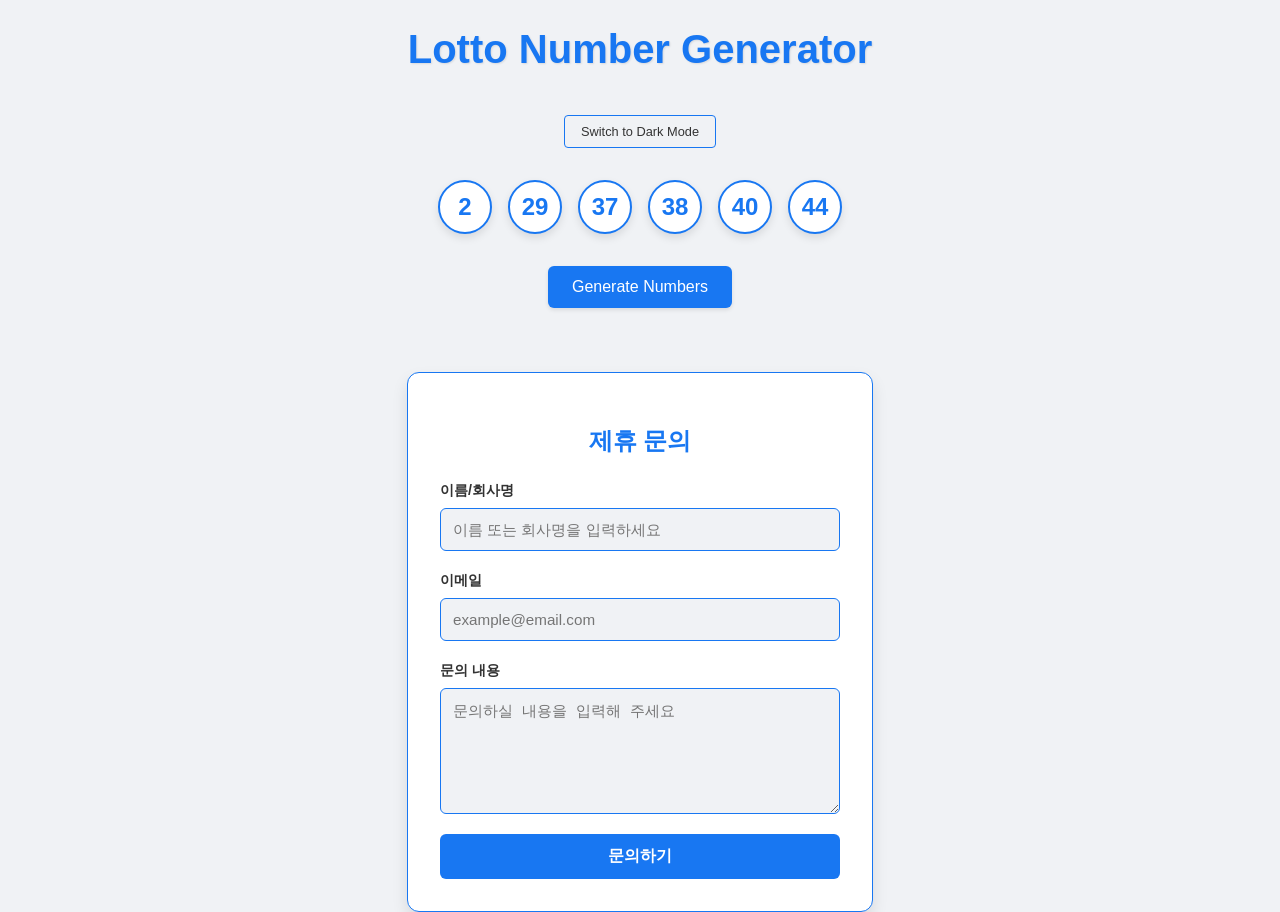
==== index.html @ 86388009 "Add partnership inquiry form with theme support" ====
<!DOCTYPE html>
<html lang="en">
<head>
    <meta charset="UTF-8">
    <meta name="viewport" content="width=device-width, initial-scale=1.0">
    <title>Lotto Number Generator</title>
    <link rel="stylesheet" href="style.css">
</head>
<body>
    <header>
        <h1>Lotto Number Generator</h1>
        <button id="theme-toggle">Switch to Dark Mode</button>
    </header>
    <main>
        <div id="lotto-container"></div>
        <button id="generate-btn">Generate Numbers</button>

        <section id="partnership-section">
            <h2>제휴 문의</h2>
            <form id="partnership-form">
                <div class="form-group">
                    <label for="name">이름/회사명</label>
                    <input type="text" id="name" name="name" required placeholder="이름 또는 회사명을 입력하세요">
                </div>
                <div class="form-group">
                    <label for="email">이메일</label>
                    <input type="email" id="email" name="email" required placeholder="example@email.com">
                </div>
                <div class="form-group">
                    <label for="message">문의 내용</label>
                    <textarea id="message" name="message" required placeholder="문의하실 내용을 입력해 주세요"></textarea>
                </div>
                <button type="submit" id="submit-btn">문의하기</button>
            </form>
        </section>
    </main>
    <script src="main.js"></script>
</body>
</html>
---- style.css ----
:root {
    --bg-color: #f0f2f5;
    --text-color: #333;
    --header-color: #1877f2;
    --card-bg: #fff;
    --card-border: #1877f2;
    --button-bg: #1877f2;
    --button-hover: #166fe5;
    --button-text: #fff;
    --shadow: rgba(0, 0, 0, 0.1);
}

[data-theme="dark"] {
    --bg-color: #18191a;
    --text-color: #e4e6eb;
    --header-color: #2d88ff;
    --card-bg: #242526;
    --card-border: #3a3b3c;
    --button-bg: #2d88ff;
    --button-hover: #1b74e4;
    --button-text: #fff;
    --shadow: rgba(0, 0, 0, 0.5);
}

body {
    font-family: 'Arial', sans-serif;
    background-color: var(--bg-color);
    color: var(--text-color);
    display: flex;
    flex-direction: column;
    align-items: center;
    justify-content: center;
    min-height: 100vh;
    margin: 0;
    transition: background-color 0.3s, color 0.3s;
}

header {
    margin-bottom: 2rem;
    display: flex;
    flex-direction: column;
    align-items: center;
}

h1 {
    font-size: 2.5rem;
    color: var(--header-color);
    text-shadow: 1px 1px 2px var(--shadow);
}

main {
    display: flex;
    flex-direction: column;
    align-items: center;
}

#lotto-container {
    display: flex;
    gap: 1rem;
    margin-bottom: 2rem;
}

.lotto-number {
    width: 50px;
    height: 50px;
    border-radius: 50%;
    background-color: var(--card-bg);
    border: 2px solid var(--card-border);
    display: flex;
    align-items: center;
    justify-content: center;
    font-size: 1.5rem;
    font-weight: bold;
    color: var(--header-color);
    box-shadow: 0 4px 8px var(--shadow);
}

#generate-btn {
    padding: 0.75rem 1.5rem;
    font-size: 1rem;
    color: var(--button-text);
    background-color: var(--button-bg);
    border: none;
    border-radius: 6px;
    cursor: pointer;
    box-shadow: 0 2px 4px var(--shadow);
    transition: background-color 0.3s, box-shadow 0.3s;
}

#generate-btn:hover {
    background-color: var(--button-hover);
    box-shadow: 0 4px 8px var(--shadow);
}

#theme-toggle {
    margin-top: 1rem;
    padding: 0.5rem 1rem;
    font-size: 0.8rem;
    background: transparent;
    border: 1px solid var(--card-border);
    color: var(--text-color);
    border-radius: 4px;
    cursor: pointer;
}

#partnership-section {
    margin-top: 4rem;
    width: 100%;
    max-width: 400px;
    padding: 2rem;
    background-color: var(--card-bg);
    border-radius: 12px;
    box-shadow: 0 8px 16px var(--shadow);
    border: 1px solid var(--card-border);
}

#partnership-section h2 {
    margin-bottom: 1.5rem;
    color: var(--header-color);
    text-align: center;
}

.form-group {
    margin-bottom: 1.25rem;
    display: flex;
    flex-direction: column;
}

.form-group label {
    font-size: 0.9rem;
    margin-bottom: 0.5rem;
    font-weight: bold;
}

.form-group input,
.form-group textarea {
    padding: 0.75rem;
    border: 1px solid var(--card-border);
    border-radius: 6px;
    background-color: var(--bg-color);
    color: var(--text-color);
    font-size: 0.95rem;
    transition: border-color 0.3s;
}

.form-group input:focus,
.form-group textarea:focus {
    outline: none;
    border-color: var(--header-color);
}

.form-group textarea {
    min-height: 100px;
    resize: vertical;
}

#submit-btn {
    width: 100%;
    padding: 0.75rem;
    background-color: var(--button-bg);
    color: var(--button-text);
    border: none;
    border-radius: 6px;
    font-size: 1rem;
    font-weight: bold;
    cursor: pointer;
    transition: background-color 0.3s, transform 0.1s;
}

#submit-btn:hover {
    background-color: var(--button-hover);
}

#submit-btn:active {
    transform: scale(0.98);
}
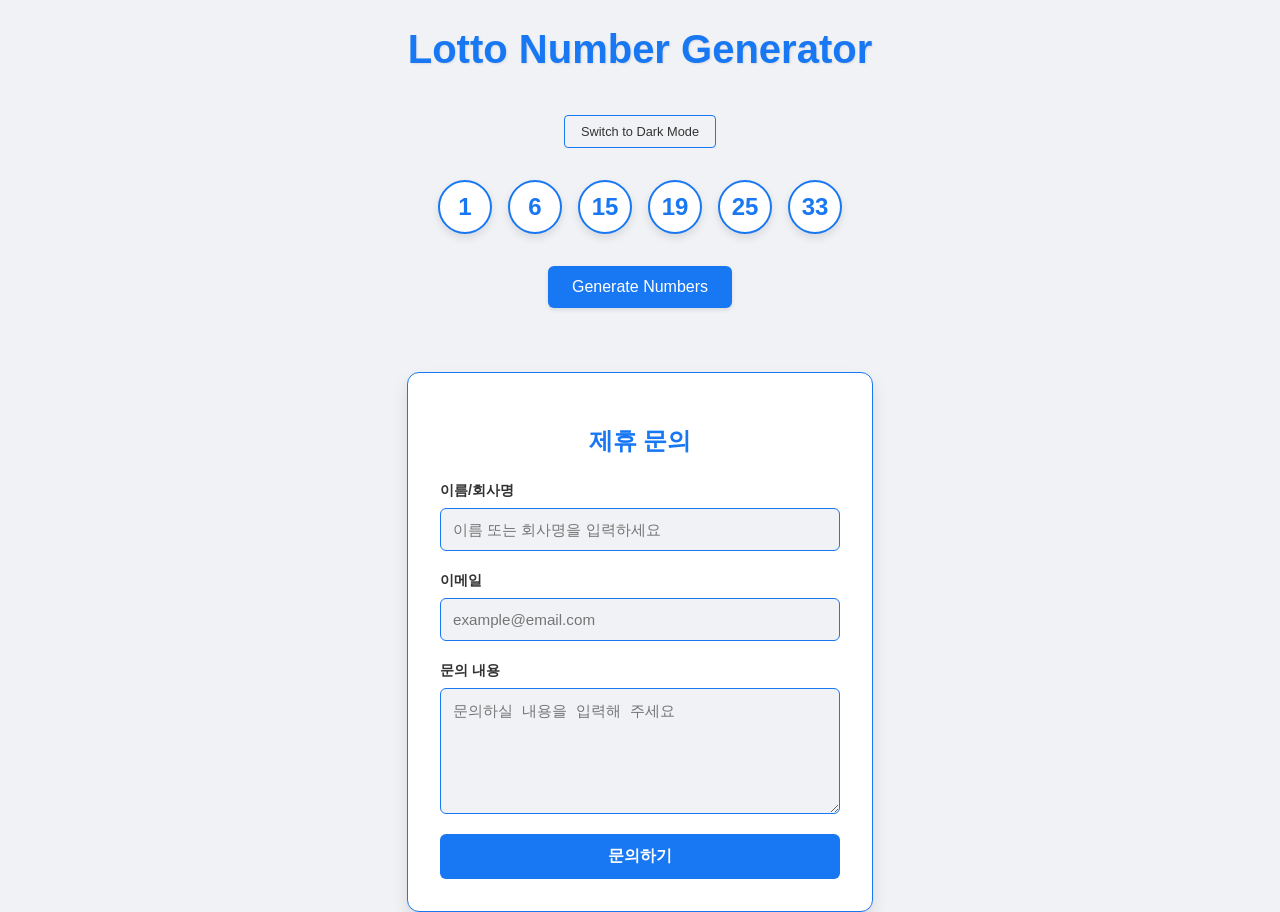
==== commit 7241c003: "Integrate Formspree for partnership inquiry form" ====
--- a/index.html
+++ b/index.html
@@ -17,7 +17,7 @@
 
         <section id="partnership-section">
             <h2>제휴 문의</h2>
-            <form id="partnership-form">
+            <form id="partnership-form" action="https://formspree.io/f/mlgwaoae" method="POST">
                 <div class="form-group">
                     <label for="name">이름/회사명</label>
                     <input type="text" id="name" name="name" required placeholder="이름 또는 회사명을 입력하세요">
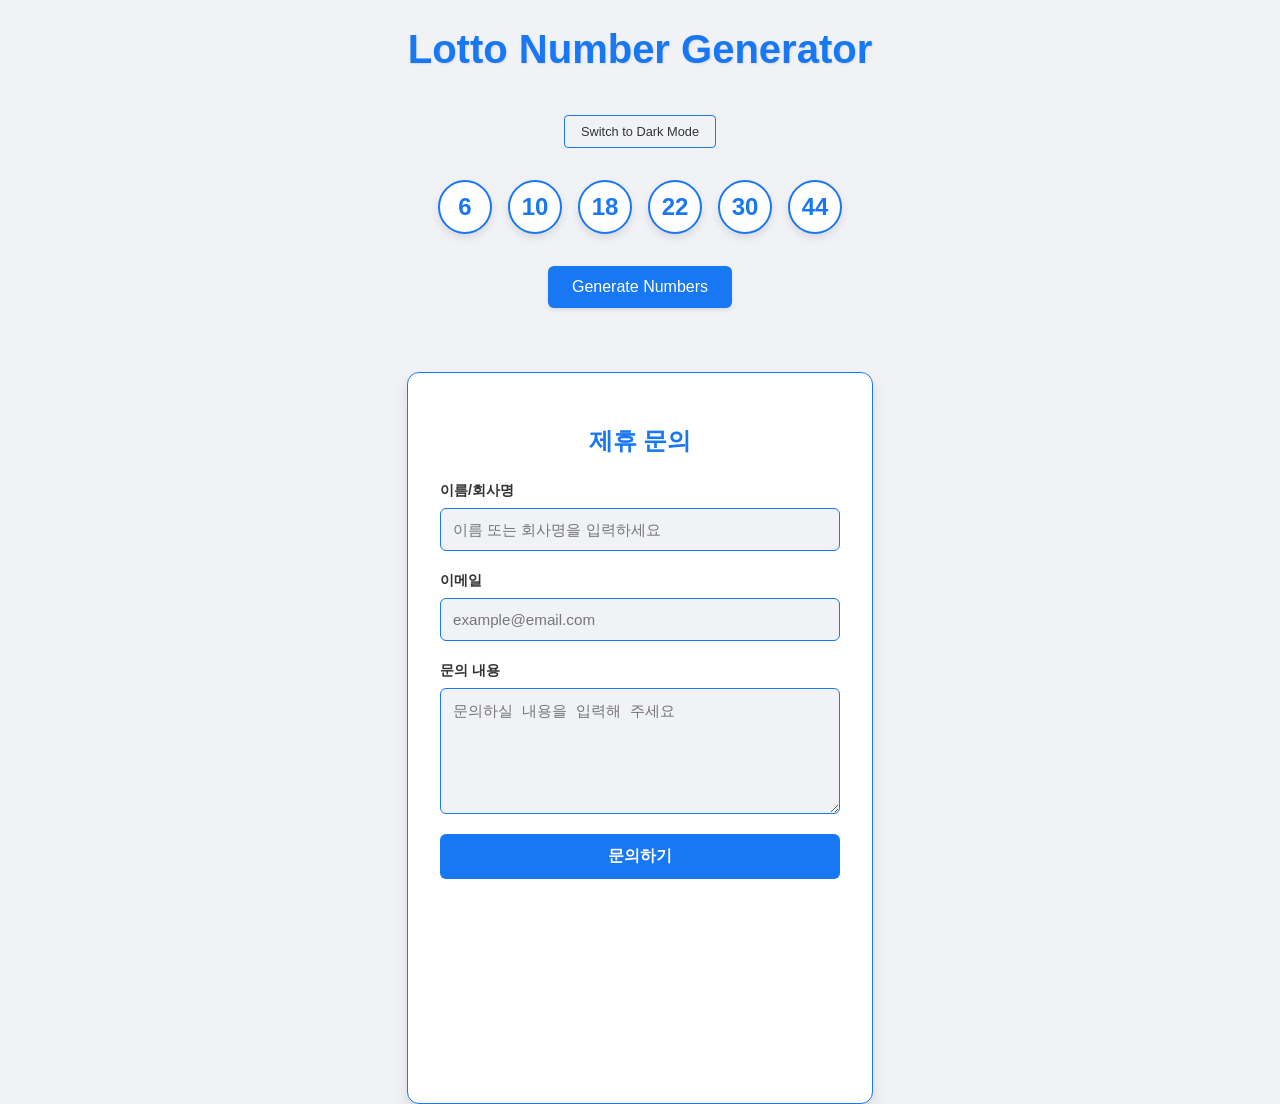
==== commit 7f191db4: "Integrate Disqus comments section" ====
--- a/index.html
+++ b/index.html
@@ -32,6 +32,26 @@
                 </div>
                 <button type="submit" id="submit-btn">문의하기</button>
             </form>
+        <section id="comments-section">
+            <div id="disqus_thread"></div>
+            <script>
+                /**
+                *  RECOMMENDED CONFIGURATION VARIABLES: EDIT AND UNCOMMENT THE SECTION BELOW TO INSERT DYNAMIC VALUES FROM YOUR PLATFORM OR CMS.
+                *  LEARN WHY DEFINING THESE VARIABLES IS IMPORTANT: https://disqus.com/admin/universalcode/#configuration-variables    */
+                /*
+                var disqus_config = function () {
+                this.page.url = PAGE_URL;  // Replace PAGE_URL with your page's canonical URL variable
+                this.page.identifier = PAGE_IDENTIFIER; // Replace PAGE_IDENTIFIER with your page's unique identifier variable
+                };
+                */
+                (function() { // DON'T EDIT BELOW THIS LINE
+                var d = document, s = d.createElement('script');
+                s.src = 'https://productbuilder-ftx7dllmxg.disqus.com/embed.js';
+                s.setAttribute('data-timestamp', +new Date());
+                (d.head || d.body).appendChild(s);
+                })();
+            </script>
+            <noscript>Please enable JavaScript to view the <a href="https://disqus.com/?ref_noscript">comments powered by Disqus.</a></noscript>
         </section>
     </main>
     <script src="main.js"></script>
--- a/style.css
+++ b/style.css
@@ -174,3 +174,11 @@
 #submit-btn:active {
     transform: scale(0.98);
 }
+
+#comments-section {
+    margin-top: 4rem;
+    width: 100%;
+    max-width: 800px;
+    padding: 2rem;
+    margin-bottom: 4rem;
+}
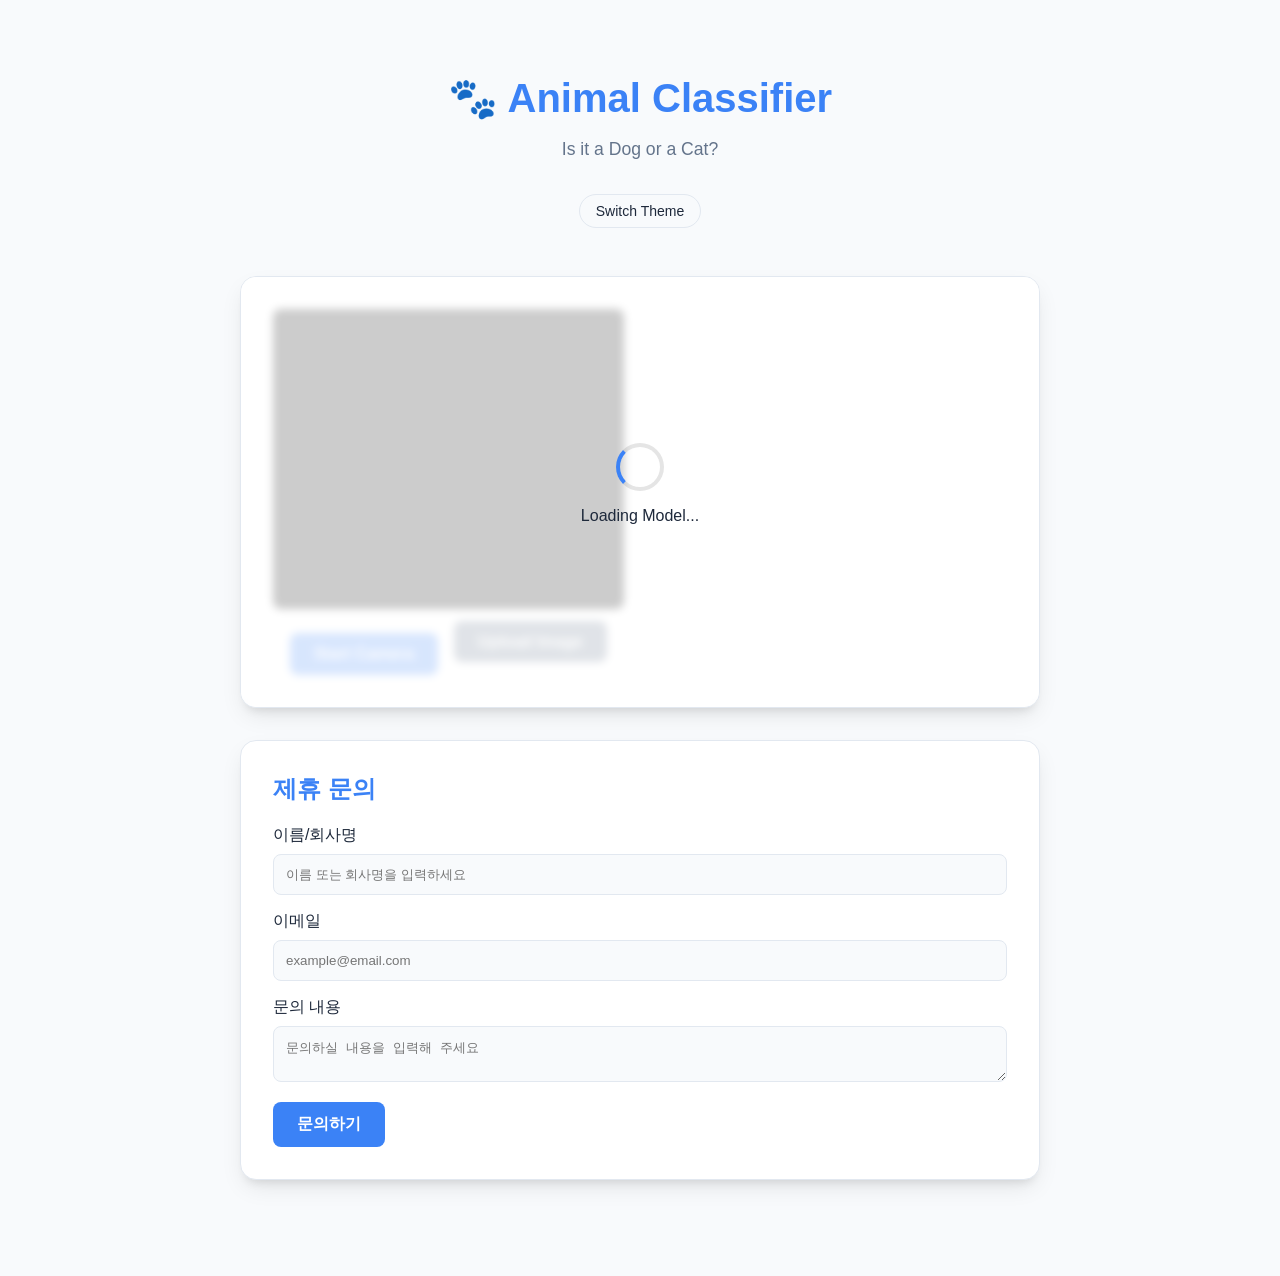
==== commit 35a62a29: "feat: implement animal classifier with teachable machine and update styling" ====
--- a/index.html
+++ b/index.html
@@ -3,19 +3,44 @@
 <head>
     <meta charset="UTF-8">
     <meta name="viewport" content="width=device-width, initial-scale=1.0">
-    <title>Lotto Number Generator</title>
+    <title>Animal Classifier - Dog vs Cat</title>
     <link rel="stylesheet" href="style.css">
+    <script src="https://cdn.jsdelivr.net/npm/@tensorflow/tfjs@latest/dist/tf.min.js"></script>
+    <script src="https://cdn.jsdelivr.net/npm/@teachablemachine/image@latest/dist/teachablemachine-image.min.js"></script>
 </head>
 <body>
     <header>
-        <h1>Lotto Number Generator</h1>
-        <button id="theme-toggle">Switch to Dark Mode</button>
+        <h1>🐾 Animal Classifier</h1>
+        <p>Is it a Dog or a Cat?</p>
+        <button id="theme-toggle">Switch Theme</button>
     </header>
+    
     <main>
-        <div id="lotto-container"></div>
-        <button id="generate-btn">Generate Numbers</button>
+        <div class="card main-card">
+            <div id="loading-overlay" class="overlay">
+                <div class="spinner"></div>
+                <p>Loading Model...</p>
+            </div>
+            
+            <div class="input-section">
+                <div id="webcam-container"></div>
+                <img id="image-preview" src="#" alt="Preview" style="display: none;">
+                
+                <div class="controls">
+                    <button id="start-webcam" class="btn primary">Start Camera</button>
+                    <div class="file-upload">
+                        <label for="image-upload" class="btn secondary">Upload Image</label>
+                        <input type="file" id="image-upload" accept="image/*" style="display: none;">
+                    </div>
+                </div>
+            </div>
 
-        <section id="partnership-section">
+            <div id="label-container" class="result-section">
+                <!-- Predictions will be injected here -->
+            </div>
+        </div>
+
+        <section id="partnership-section" class="card">
             <h2>제휴 문의</h2>
             <form id="partnership-form" action="https://formspree.io/f/mlgwaoae" method="POST">
                 <div class="form-group">
@@ -30,21 +55,14 @@
                     <label for="message">문의 내용</label>
                     <textarea id="message" name="message" required placeholder="문의하실 내용을 입력해 주세요"></textarea>
                 </div>
-                <button type="submit" id="submit-btn">문의하기</button>
+                <button type="submit" id="submit-btn" class="btn primary">문의하기</button>
             </form>
+        </section>
+
         <section id="comments-section">
             <div id="disqus_thread"></div>
             <script>
-                /**
-                *  RECOMMENDED CONFIGURATION VARIABLES: EDIT AND UNCOMMENT THE SECTION BELOW TO INSERT DYNAMIC VALUES FROM YOUR PLATFORM OR CMS.
-                *  LEARN WHY DEFINING THESE VARIABLES IS IMPORTANT: https://disqus.com/admin/universalcode/#configuration-variables    */
-                /*
-                var disqus_config = function () {
-                this.page.url = PAGE_URL;  // Replace PAGE_URL with your page's canonical URL variable
-                this.page.identifier = PAGE_IDENTIFIER; // Replace PAGE_IDENTIFIER with your page's unique identifier variable
-                };
-                */
-                (function() { // DON'T EDIT BELOW THIS LINE
+                (function() {
                 var d = document, s = d.createElement('script');
                 s.src = 'https://productbuilder-ftx7dllmxg.disqus.com/embed.js';
                 s.setAttribute('data-timestamp', +new Date());
@@ -56,4 +74,4 @@
     </main>
     <script src="main.js"></script>
 </body>
-</html>+</html>
--- a/style.css
+++ b/style.css
@@ -1,184 +1,262 @@
 :root {
-    --bg-color: #f0f2f5;
-    --text-color: #333;
-    --header-color: #1877f2;
-    --card-bg: #fff;
-    --card-border: #1877f2;
-    --button-bg: #1877f2;
-    --button-hover: #166fe5;
-    --button-text: #fff;
-    --shadow: rgba(0, 0, 0, 0.1);
+    --bg-color: #f8fafc;
+    --text-color: #1e293b;
+    --primary-color: #3b82f6;
+    --secondary-color: #64748b;
+    --card-bg: #ffffff;
+    --card-shadow: 0 10px 25px -5px rgba(0, 0, 0, 0.1), 0 8px 10px -6px rgba(0, 0, 0, 0.1);
+    --border-color: #e2e8f0;
+    --overlay-bg: rgba(255, 255, 255, 0.8);
+    --transition-speed: 0.3s;
 }
 
 [data-theme="dark"] {
-    --bg-color: #18191a;
-    --text-color: #e4e6eb;
-    --header-color: #2d88ff;
-    --card-bg: #242526;
-    --card-border: #3a3b3c;
-    --button-bg: #2d88ff;
-    --button-hover: #1b74e4;
-    --button-text: #fff;
-    --shadow: rgba(0, 0, 0, 0.5);
+    --bg-color: #0f172a;
+    --text-color: #f1f5f9;
+    --primary-color: #60a5fa;
+    --secondary-color: #94a3b8;
+    --card-bg: #1e293b;
+    --card-shadow: 0 20px 25px -5px rgba(0, 0, 0, 0.3), 0 10px 10px -5px rgba(0, 0, 0, 0.3);
+    --border-color: #334155;
+    --overlay-bg: rgba(15, 23, 42, 0.8);
 }
 
 body {
-    font-family: 'Arial', sans-serif;
+    font-family: 'Inter', -apple-system, BlinkMacSystemFont, 'Segoe UI', Roboto, sans-serif;
     background-color: var(--bg-color);
     color: var(--text-color);
-    display: flex;
-    flex-direction: column;
-    align-items: center;
-    justify-content: center;
+    margin: 0;
+    display: flex;
+    flex-direction: column;
+    align-items: center;
     min-height: 100vh;
-    margin: 0;
-    transition: background-color 0.3s, color 0.3s;
+    transition: background-color var(--transition-speed), color var(--transition-speed);
 }
 
 header {
-    margin-bottom: 2rem;
-    display: flex;
-    flex-direction: column;
-    align-items: center;
-}
-
-h1 {
+    text-align: center;
+    padding: 3rem 1rem;
+}
+
+header h1 {
     font-size: 2.5rem;
-    color: var(--header-color);
-    text-shadow: 1px 1px 2px var(--shadow);
+    margin-bottom: 0.5rem;
+    color: var(--primary-color);
+}
+
+header p {
+    color: var(--secondary-color);
+    font-size: 1.1rem;
 }
 
 main {
-    display: flex;
-    flex-direction: column;
-    align-items: center;
-}
-
-#lotto-container {
-    display: flex;
-    gap: 1rem;
-    margin-bottom: 2rem;
-}
-
-.lotto-number {
-    width: 50px;
-    height: 50px;
-    border-radius: 50%;
+    width: 100%;
+    max-width: 800px;
+    padding-inline: 1rem;
+    padding-block-end: 4rem;
+    container-type: inline-size;
+}
+
+.card {
     background-color: var(--card-bg);
-    border: 2px solid var(--card-border);
-    display: flex;
-    align-items: center;
-    justify-content: center;
-    font-size: 1.5rem;
-    font-weight: bold;
-    color: var(--header-color);
-    box-shadow: 0 4px 8px var(--shadow);
-}
-
-#generate-btn {
-    padding: 0.75rem 1.5rem;
-    font-size: 1rem;
-    color: var(--button-text);
-    background-color: var(--button-bg);
-    border: none;
-    border-radius: 6px;
-    cursor: pointer;
-    box-shadow: 0 2px 4px var(--shadow);
-    transition: background-color 0.3s, box-shadow 0.3s;
-}
-
-#generate-btn:hover {
-    background-color: var(--button-hover);
-    box-shadow: 0 4px 8px var(--shadow);
-}
-
-#theme-toggle {
-    margin-top: 1rem;
-    padding: 0.5rem 1rem;
-    font-size: 0.8rem;
-    background: transparent;
-    border: 1px solid var(--card-border);
-    color: var(--text-color);
-    border-radius: 4px;
-    cursor: pointer;
-}
-
-#partnership-section {
-    margin-top: 4rem;
+    border-radius: 1rem;
+    padding: 2rem;
+    box-shadow: var(--card-shadow);
+    border: 1px solid var(--border-color);
+    margin-block-end: 2rem;
+    position: relative;
+    overflow: hidden;
+}
+
+.main-card {
+    display: flex;
+    flex-direction: column;
+    gap: 2rem;
+}
+
+@container (min-width: 600px) {
+    .main-card {
+        flex-direction: row;
+        align-items: flex-start;
+    }
+    
+    .input-section {
+        flex: 1;
+    }
+    
+    .result-section {
+        flex: 1;
+        justify-content: center;
+        height: 100%;
+    }
+}
+
+.input-section {
+    display: flex;
+    flex-direction: column;
+    align-items: center;
+    gap: 1.5rem;
+}
+
+#webcam-container, #image-preview {
     width: 100%;
     max-width: 400px;
-    padding: 2rem;
-    background-color: var(--card-bg);
-    border-radius: 12px;
-    box-shadow: 0 8px 16px var(--shadow);
-    border: 1px solid var(--card-border);
-}
-
+    height: 300px;
+    border-radius: 0.5rem;
+    background-color: #000;
+    display: flex;
+    justify-content: center;
+    align-items: center;
+    overflow: hidden;
+    object-fit: cover;
+}
+
+#webcam-container canvas {
+    width: 100% !important;
+    height: auto !important;
+}
+
+.controls {
+    display: flex;
+    gap: 1rem;
+    flex-wrap: wrap;
+    justify-content: center;
+}
+
+.btn {
+    padding-block: 0.75rem;
+    padding-inline: 1.5rem;
+    border-radius: 0.5rem;
+    font-weight: 600;
+    cursor: pointer;
+    transition: all 0.2s;
+    border: none;
+    font-size: 1rem;
+}
+
+.btn.primary {
+    background-color: var(--primary-color);
+    color: white;
+}
+
+.btn.primary:hover {
+    filter: brightness(1.1);
+    transform: translateY(-1px);
+}
+
+.btn.secondary {
+    background-color: var(--secondary-color);
+    color: white;
+}
+
+.result-section {
+    display: flex;
+    flex-direction: column;
+    gap: 1rem;
+}
+
+.prediction-bar-container {
+    display: flex;
+    flex-direction: column;
+    gap: 0.5rem;
+}
+
+.label-text {
+    font-weight: 600;
+    display: flex;
+    justify-content: space-between;
+}
+
+.bar-outer {
+    height: 1.5rem;
+    background-color: var(--border-color);
+    border-radius: 1rem;
+    overflow: hidden;
+}
+
+.bar-inner {
+    height: 100%;
+    background-color: var(--primary-color);
+    width: 0%;
+    transition: width 0.3s ease-out;
+}
+
+.overlay {
+    position: absolute;
+    inset: 0;
+    background-color: var(--overlay-bg);
+    display: flex;
+    flex-direction: column;
+    justify-content: center;
+    align-items: center;
+    z-index: 10;
+    backdrop-filter: blur(4px);
+}
+
+.spinner {
+    width: 40px;
+    height: 40px;
+    border: 4px solid rgba(0, 0, 0, 0.1);
+    border-inline-start-color: var(--primary-color);
+    border-radius: 50%;
+    animation: spin 1s linear infinite;
+}
+
+@keyframes spin {
+    to { transform: rotate(360deg); }
+}
+
+#theme-toggle {
+    margin-block-start: 1rem;
+    background: transparent;
+    border: 1px solid var(--border-color);
+    color: var(--text-color);
+    padding-block: 0.5rem;
+    padding-inline: 1rem;
+    border-radius: 2rem;
+    cursor: pointer;
+    font-size: 0.875rem;
+}
+
+/* Form Styles */
 #partnership-section h2 {
-    margin-bottom: 1.5rem;
-    color: var(--header-color);
-    text-align: center;
+    margin-block-start: 0;
+    color: var(--primary-color);
 }
 
 .form-group {
-    margin-bottom: 1.25rem;
-    display: flex;
-    flex-direction: column;
+    margin-block-end: 1rem;
 }
 
 .form-group label {
-    font-size: 0.9rem;
-    margin-bottom: 0.5rem;
-    font-weight: bold;
-}
-
-.form-group input,
-.form-group textarea {
+    display: block;
+    margin-block-end: 0.5rem;
+    font-weight: 500;
+}
+
+.form-group:has(input:focus, textarea:focus) label {
+    color: var(--primary-color);
+}
+
+.form-group input, .form-group textarea {
+    width: 100%;
     padding: 0.75rem;
-    border: 1px solid var(--card-border);
-    border-radius: 6px;
+    border: 1px solid var(--border-color);
+    border-radius: 0.5rem;
     background-color: var(--bg-color);
     color: var(--text-color);
-    font-size: 0.95rem;
-    transition: border-color 0.3s;
-}
-
-.form-group input:focus,
-.form-group textarea:focus {
+    box-sizing: border-box;
+    transition: border-color 0.2s;
+}
+
+.form-group input:focus, .form-group textarea:focus {
     outline: none;
-    border-color: var(--header-color);
-}
-
-.form-group textarea {
-    min-height: 100px;
-    resize: vertical;
-}
-
-#submit-btn {
-    width: 100%;
-    padding: 0.75rem;
-    background-color: var(--button-bg);
-    color: var(--button-text);
-    border: none;
-    border-radius: 6px;
-    font-size: 1rem;
-    font-weight: bold;
-    cursor: pointer;
-    transition: background-color 0.3s, transform 0.1s;
-}
-
-#submit-btn:hover {
-    background-color: var(--button-hover);
-}
-
-#submit-btn:active {
-    transform: scale(0.98);
-}
-
-#comments-section {
-    margin-top: 4rem;
-    width: 100%;
-    max-width: 800px;
-    padding: 2rem;
-    margin-bottom: 4rem;
-}
+    border-color: var(--primary-color);
+}
+
+
+/* Responsive */
+@media (max-width: 600px) {
+    header h1 { font-size: 2rem; }
+    .card { padding: 1.5rem; }
+}
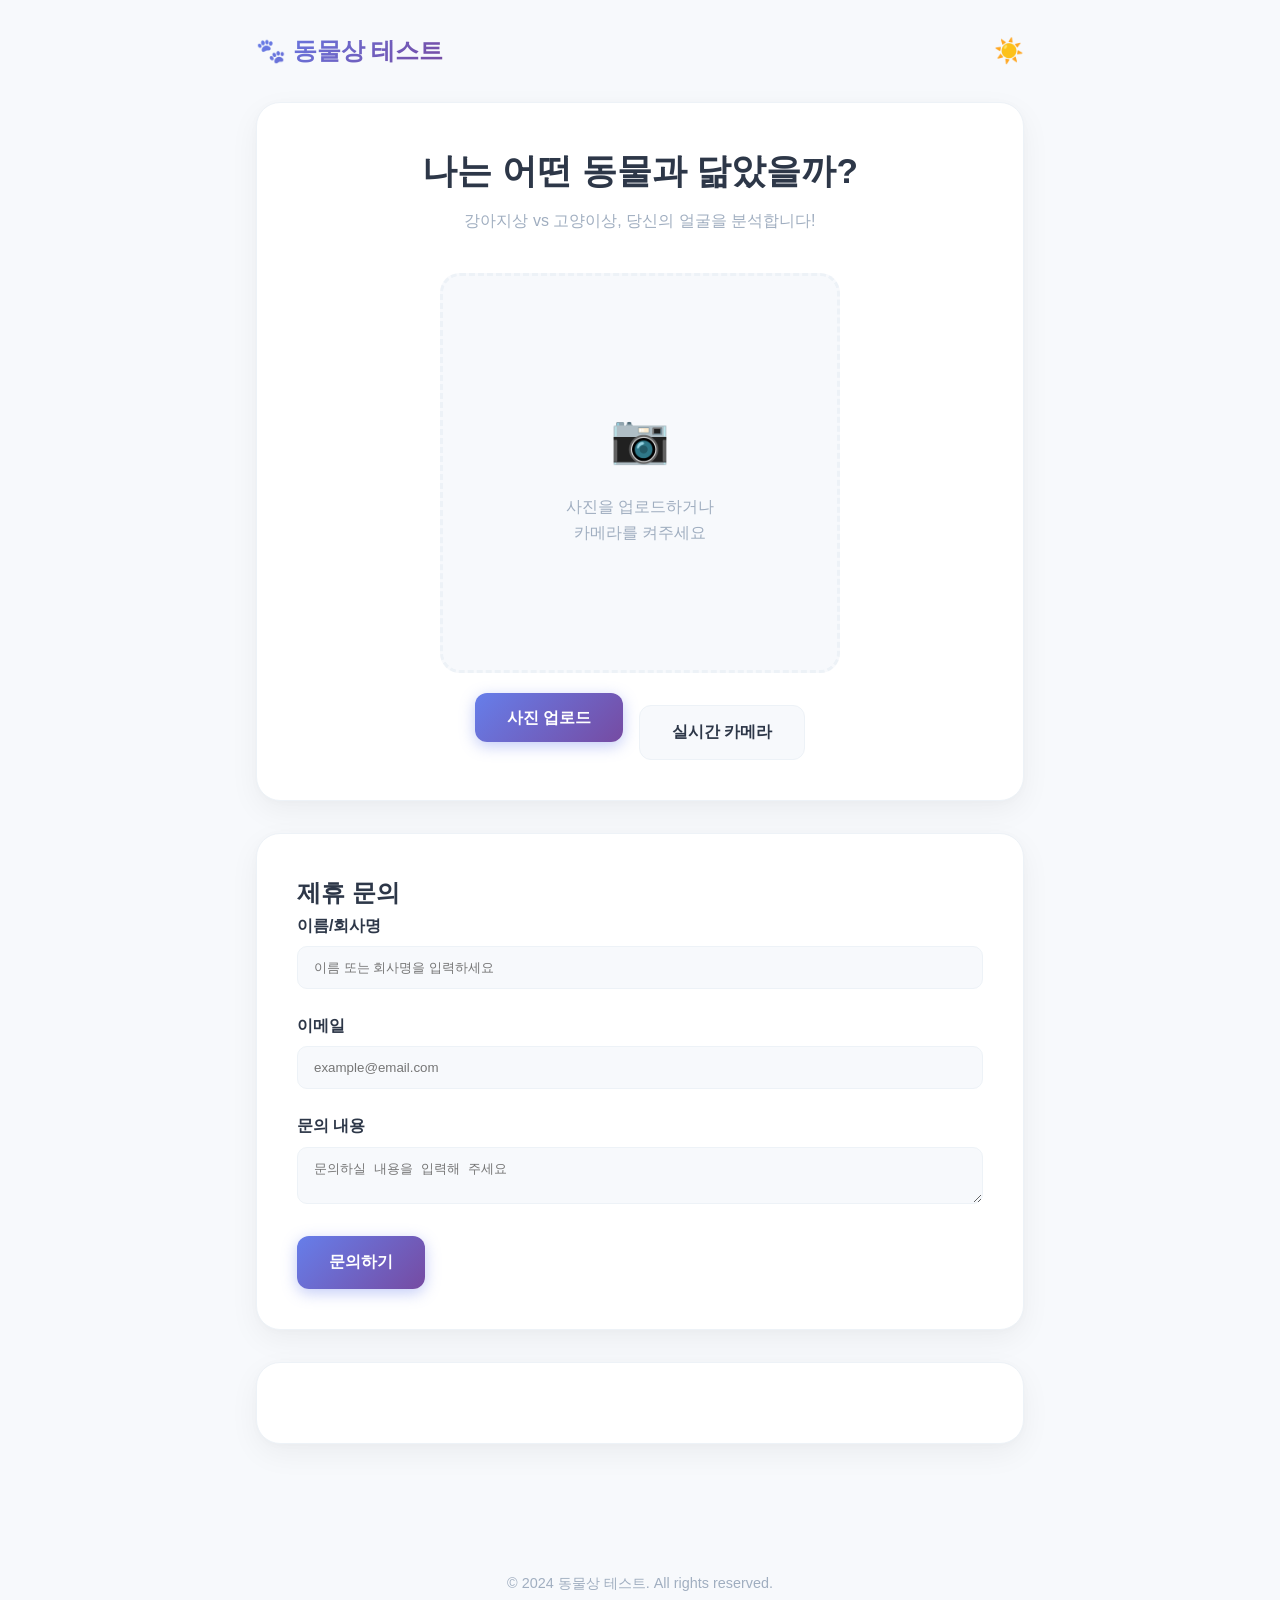
==== commit 3cff5836: "feat: implement animal face test with teachable machine and modern UI" ====
--- a/index.html
+++ b/index.html
@@ -1,44 +1,59 @@
 <!DOCTYPE html>
-<html lang="en">
+<html lang="ko">
 <head>
     <meta charset="UTF-8">
     <meta name="viewport" content="width=device-width, initial-scale=1.0">
-    <title>Animal Classifier - Dog vs Cat</title>
+    <title>동물상 테스트 - 강아지? 고양이?</title>
     <link rel="stylesheet" href="style.css">
+    <!-- Teachable Machine Libraries -->
     <script src="https://cdn.jsdelivr.net/npm/@tensorflow/tfjs@latest/dist/tf.min.js"></script>
     <script src="https://cdn.jsdelivr.net/npm/@teachablemachine/image@latest/dist/teachablemachine-image.min.js"></script>
 </head>
 <body>
     <header>
-        <h1>🐾 Animal Classifier</h1>
-        <p>Is it a Dog or a Cat?</p>
-        <button id="theme-toggle">Switch Theme</button>
+        <div class="logo">🐾 동물상 테스트</div>
+        <button id="theme-toggle" class="btn-icon">
+            <span class="icon-light">☀️</span>
+            <span class="icon-dark">🌙</span>
+        </button>
     </header>
-    
+
     <main>
-        <div class="card main-card">
-            <div id="loading-overlay" class="overlay">
+        <section id="test-section" class="card main-card">
+            <h1>나는 어떤 동물과 닮았을까?</h1>
+            <p class="subtitle">강아지상 vs 고양이상, 당신의 얼굴을 분석합니다!</p>
+            
+            <div id="loading-overlay" class="overlay" style="display: none;">
                 <div class="spinner"></div>
-                <p>Loading Model...</p>
+                <p>모델을 불러오는 중...</p>
             </div>
-            
-            <div class="input-section">
-                <div id="webcam-container"></div>
-                <img id="image-preview" src="#" alt="Preview" style="display: none;">
-                
+
+            <div class="test-container">
+                <div class="preview-area">
+                    <div id="webcam-container"></div>
+                    <img id="image-preview" src="" alt="미리보기" style="display: none;">
+                    <div id="placeholder" class="placeholder">
+                        <span class="icon">📷</span>
+                        <p>사진을 업로드하거나<br>카메라를 켜주세요</p>
+                    </div>
+                </div>
+
                 <div class="controls">
-                    <button id="start-webcam" class="btn primary">Start Camera</button>
-                    <div class="file-upload">
-                        <label for="image-upload" class="btn secondary">Upload Image</label>
+                    <div class="upload-btn-wrapper">
+                        <label for="image-upload" class="btn primary">사진 업로드</label>
                         <input type="file" id="image-upload" accept="image/*" style="display: none;">
+                    </div>
+                    <button id="start-webcam" class="btn secondary">실시간 카메라</button>
+                </div>
+
+                <div id="result-container" class="result-area" style="display: none;">
+                    <h2 id="result-title">분석 결과</h2>
+                    <div id="label-container" class="label-bars">
+                        <!-- 결과가 여기에 동적으로 생성됨 -->
                     </div>
                 </div>
             </div>
-
-            <div id="label-container" class="result-section">
-                <!-- Predictions will be injected here -->
-            </div>
-        </div>
+        </section>
 
         <section id="partnership-section" class="card">
             <h2>제휴 문의</h2>
@@ -59,19 +74,24 @@
             </form>
         </section>
 
-        <section id="comments-section">
+        <section id="comments-section" class="card">
             <div id="disqus_thread"></div>
             <script>
                 (function() {
-                var d = document, s = d.createElement('script');
-                s.src = 'https://productbuilder-ftx7dllmxg.disqus.com/embed.js';
-                s.setAttribute('data-timestamp', +new Date());
-                (d.head || d.body).appendChild(s);
+                    var d = document, s = d.createElement('script');
+                    s.src = 'https://productbuilder-ftx7dllmxg.disqus.com/embed.js';
+                    s.setAttribute('data-timestamp', +new Date());
+                    (d.head || d.body).appendChild(s);
                 })();
             </script>
             <noscript>Please enable JavaScript to view the <a href="https://disqus.com/?ref_noscript">comments powered by Disqus.</a></noscript>
         </section>
     </main>
+
+    <footer>
+        <p>&copy; 2024 동물상 테스트. All rights reserved.</p>
+    </footer>
+
     <script src="main.js"></script>
 </body>
-</html>
+</html>
--- a/style.css
+++ b/style.css
@@ -1,262 +1,278 @@
 :root {
-    --bg-color: #f8fafc;
-    --text-color: #1e293b;
-    --primary-color: #3b82f6;
-    --secondary-color: #64748b;
+    --bg-color: #f7f9fc;
+    --text-color: #2d3748;
+    --primary-color: #667eea;
+    --secondary-color: #764ba2;
+    --accent-color: #ffb400;
     --card-bg: #ffffff;
-    --card-shadow: 0 10px 25px -5px rgba(0, 0, 0, 0.1), 0 8px 10px -6px rgba(0, 0, 0, 0.1);
-    --border-color: #e2e8f0;
-    --overlay-bg: rgba(255, 255, 255, 0.8);
-    --transition-speed: 0.3s;
+    --card-shadow: 0 10px 30px rgba(0, 0, 0, 0.05), 0 1px 8px rgba(0, 0, 0, 0.02);
+    --border-color: #edf2f7;
+    --transition: all 0.3s cubic-bezier(0.4, 0, 0.2, 1);
 }
 
 [data-theme="dark"] {
-    --bg-color: #0f172a;
-    --text-color: #f1f5f9;
-    --primary-color: #60a5fa;
-    --secondary-color: #94a3b8;
-    --card-bg: #1e293b;
-    --card-shadow: 0 20px 25px -5px rgba(0, 0, 0, 0.3), 0 10px 10px -5px rgba(0, 0, 0, 0.3);
-    --border-color: #334155;
-    --overlay-bg: rgba(15, 23, 42, 0.8);
+    --bg-color: #1a202c;
+    --text-color: #edf2f7;
+    --primary-color: #90cdf4;
+    --secondary-color: #63b3ed;
+    --card-bg: #2d3748;
+    --card-shadow: 0 10px 40px rgba(0, 0, 0, 0.4);
+    --border-color: #4a5568;
+}
+
+* {
+    box-sizing: border-box;
+    margin: 0;
+    padding: 0;
 }
 
 body {
-    font-family: 'Inter', -apple-system, BlinkMacSystemFont, 'Segoe UI', Roboto, sans-serif;
+    font-family: 'Pretendard', -apple-system, BlinkMacSystemFont, 'Segoe UI', Roboto, Helvetica, Arial, sans-serif;
     background-color: var(--bg-color);
     color: var(--text-color);
-    margin: 0;
+    line-height: 1.6;
+    transition: var(--transition);
     display: flex;
     flex-direction: column;
     align-items: center;
     min-height: 100vh;
-    transition: background-color var(--transition-speed), color var(--transition-speed);
 }
 
 header {
-    text-align: center;
-    padding: 3rem 1rem;
-}
-
-header h1 {
-    font-size: 2.5rem;
-    margin-bottom: 0.5rem;
-    color: var(--primary-color);
-}
-
-header p {
-    color: var(--secondary-color);
-    font-size: 1.1rem;
+    width: 100%;
+    max-width: 800px;
+    padding: 2rem 1rem;
+    display: flex;
+    justify-content: space-between;
+    align-items: center;
+}
+
+.logo {
+    font-size: 1.5rem;
+    font-weight: 800;
+    background: linear-gradient(135deg, var(--primary-color), var(--secondary-color));
+    -webkit-background-clip: text;
+    -webkit-text-fill-color: transparent;
 }
 
 main {
     width: 100%;
     max-width: 800px;
-    padding-inline: 1rem;
-    padding-block-end: 4rem;
-    container-type: inline-size;
+    padding: 0 1rem 4rem;
 }
 
 .card {
     background-color: var(--card-bg);
-    border-radius: 1rem;
-    padding: 2rem;
+    border-radius: 24px;
+    padding: 2.5rem;
     box-shadow: var(--card-shadow);
+    margin-bottom: 2rem;
     border: 1px solid var(--border-color);
-    margin-block-end: 2rem;
+    transition: var(--transition);
+}
+
+.main-card {
+    text-align: center;
     position: relative;
     overflow: hidden;
 }
 
-.main-card {
+h1 {
+    font-size: 2.2rem;
+    margin-bottom: 0.5rem;
+    font-weight: 800;
+}
+
+.subtitle {
+    color: #a0aec0;
+    margin-bottom: 2.5rem;
+}
+
+/* Test Area */
+.test-container {
     display: flex;
     flex-direction: column;
+    align-items: center;
     gap: 2rem;
 }
 
-@container (min-width: 600px) {
-    .main-card {
-        flex-direction: row;
-        align-items: flex-start;
-    }
-    
-    .input-section {
-        flex: 1;
-    }
-    
-    .result-section {
-        flex: 1;
-        justify-content: center;
-        height: 100%;
-    }
-}
-
-.input-section {
-    display: flex;
-    flex-direction: column;
-    align-items: center;
-    gap: 1.5rem;
-}
-
-#webcam-container, #image-preview {
+.preview-area {
     width: 100%;
     max-width: 400px;
-    height: 300px;
-    border-radius: 0.5rem;
-    background-color: #000;
-    display: flex;
+    aspect-ratio: 1/1;
+    background-color: var(--bg-color);
+    border-radius: 20px;
+    overflow: hidden;
+    position: relative;
+    display: flex;
+    align-items: center;
     justify-content: center;
-    align-items: center;
+    border: 3px dashed var(--border-color);
+}
+
+.preview-area img, 
+.preview-area canvas {
+    width: 100%;
+    height: 100%;
+    object-fit: cover;
+}
+
+.placeholder {
+    text-align: center;
+    color: #a0aec0;
+}
+
+.placeholder .icon {
+    font-size: 3rem;
+    margin-bottom: 1rem;
+    display: block;
+}
+
+/* Controls */
+.controls {
+    display: flex;
+    gap: 1rem;
+    width: 100%;
+    justify-content: center;
+}
+
+.btn {
+    padding: 1rem 2rem;
+    border-radius: 12px;
+    font-size: 1rem;
+    font-weight: 700;
+    cursor: pointer;
+    transition: var(--transition);
+    border: none;
+    text-align: center;
+}
+
+.btn.primary {
+    background: linear-gradient(135deg, var(--primary-color), var(--secondary-color));
+    color: white;
+    box-shadow: 0 4px 15px rgba(102, 126, 234, 0.4);
+}
+
+.btn.secondary {
+    background-color: var(--bg-color);
+    color: var(--text-color);
+    border: 1px solid var(--border-color);
+}
+
+.btn:hover {
+    transform: translateY(-2px);
+    box-shadow: 0 6px 20px rgba(0, 0, 0, 0.1);
+}
+
+.btn-icon {
+    background: none;
+    border: none;
+    font-size: 1.5rem;
+    cursor: pointer;
+}
+
+[data-theme="dark"] .icon-light { display: none; }
+[data-theme="light"] .icon-dark { display: none; }
+
+/* Results */
+.result-area {
+    width: 100%;
+    margin-top: 1rem;
+    padding-top: 2rem;
+    border-top: 1px solid var(--border-color);
+}
+
+.result-area h2 {
+    font-size: 1.5rem;
+    margin-bottom: 1.5rem;
+    color: var(--primary-color);
+}
+
+.bar-wrapper {
+    margin-bottom: 1.5rem;
+}
+
+.bar-label {
+    display: flex;
+    justify-content: space-between;
+    margin-bottom: 0.5rem;
+    font-weight: 600;
+}
+
+.progress-bar {
+    width: 100%;
+    height: 12px;
+    background-color: var(--border-color);
+    border-radius: 6px;
     overflow: hidden;
-    object-fit: cover;
-}
-
-#webcam-container canvas {
-    width: 100% !important;
-    height: auto !important;
-}
-
-.controls {
-    display: flex;
-    gap: 1rem;
-    flex-wrap: wrap;
-    justify-content: center;
-}
-
-.btn {
-    padding-block: 0.75rem;
-    padding-inline: 1.5rem;
-    border-radius: 0.5rem;
-    font-weight: 600;
-    cursor: pointer;
-    transition: all 0.2s;
-    border: none;
-    font-size: 1rem;
-}
-
-.btn.primary {
-    background-color: var(--primary-color);
-    color: white;
-}
-
-.btn.primary:hover {
-    filter: brightness(1.1);
-    transform: translateY(-1px);
-}
-
-.btn.secondary {
-    background-color: var(--secondary-color);
-    color: white;
-}
-
-.result-section {
-    display: flex;
-    flex-direction: column;
-    gap: 1rem;
-}
-
-.prediction-bar-container {
-    display: flex;
-    flex-direction: column;
-    gap: 0.5rem;
-}
-
-.label-text {
-    font-weight: 600;
-    display: flex;
-    justify-content: space-between;
-}
-
-.bar-outer {
-    height: 1.5rem;
-    background-color: var(--border-color);
-    border-radius: 1rem;
-    overflow: hidden;
-}
-
-.bar-inner {
+}
+
+.progress {
     height: 100%;
-    background-color: var(--primary-color);
-    width: 0%;
-    transition: width 0.3s ease-out;
-}
-
+    background: linear-gradient(90deg, var(--primary-color), var(--secondary-color));
+    border-radius: 6px;
+    transition: width 0.5s ease-out;
+}
+
+/* Overlay & Spinner */
 .overlay {
     position: absolute;
-    inset: 0;
-    background-color: var(--overlay-bg);
+    top: 0; left: 0; right: 0; bottom: 0;
+    background-color: rgba(0, 0, 0, 0.7);
+    color: white;
     display: flex;
     flex-direction: column;
+    align-items: center;
     justify-content: center;
-    align-items: center;
     z-index: 10;
-    backdrop-filter: blur(4px);
 }
 
 .spinner {
     width: 40px;
     height: 40px;
-    border: 4px solid rgba(0, 0, 0, 0.1);
-    border-inline-start-color: var(--primary-color);
+    border: 4px solid rgba(255, 255, 255, 0.3);
     border-radius: 50%;
+    border-top-color: white;
     animation: spin 1s linear infinite;
+    margin-bottom: 1rem;
 }
 
 @keyframes spin {
     to { transform: rotate(360deg); }
 }
 
-#theme-toggle {
-    margin-block-start: 1rem;
-    background: transparent;
-    border: 1px solid var(--border-color);
-    color: var(--text-color);
-    padding-block: 0.5rem;
-    padding-inline: 1rem;
-    border-radius: 2rem;
-    cursor: pointer;
-    font-size: 0.875rem;
-}
-
-/* Form Styles */
-#partnership-section h2 {
-    margin-block-start: 0;
-    color: var(--primary-color);
-}
-
+/* Partnership Form */
 .form-group {
-    margin-block-end: 1rem;
+    margin-bottom: 1.5rem;
 }
 
 .form-group label {
     display: block;
-    margin-block-end: 0.5rem;
-    font-weight: 500;
-}
-
-.form-group:has(input:focus, textarea:focus) label {
-    color: var(--primary-color);
-}
-
-.form-group input, .form-group textarea {
-    width: 100%;
-    padding: 0.75rem;
+    margin-bottom: 0.5rem;
+    font-weight: 600;
+}
+
+.form-group input, 
+.form-group textarea {
+    width: 100%;
+    padding: 0.8rem 1rem;
+    border-radius: 10px;
     border: 1px solid var(--border-color);
-    border-radius: 0.5rem;
     background-color: var(--bg-color);
     color: var(--text-color);
-    box-sizing: border-box;
-    transition: border-color 0.2s;
-}
-
-.form-group input:focus, .form-group textarea:focus {
-    outline: none;
-    border-color: var(--primary-color);
-}
-
-
-/* Responsive */
+}
+
+footer {
+    padding: 2rem;
+    color: #a0aec0;
+    font-size: 0.9rem;
+}
+
 @media (max-width: 600px) {
-    header h1 { font-size: 2rem; }
-    .card { padding: 1.5rem; }
-}
+    .controls {
+        flex-direction: column;
+    }
+    .btn {
+        width: 100%;
+    }
+}
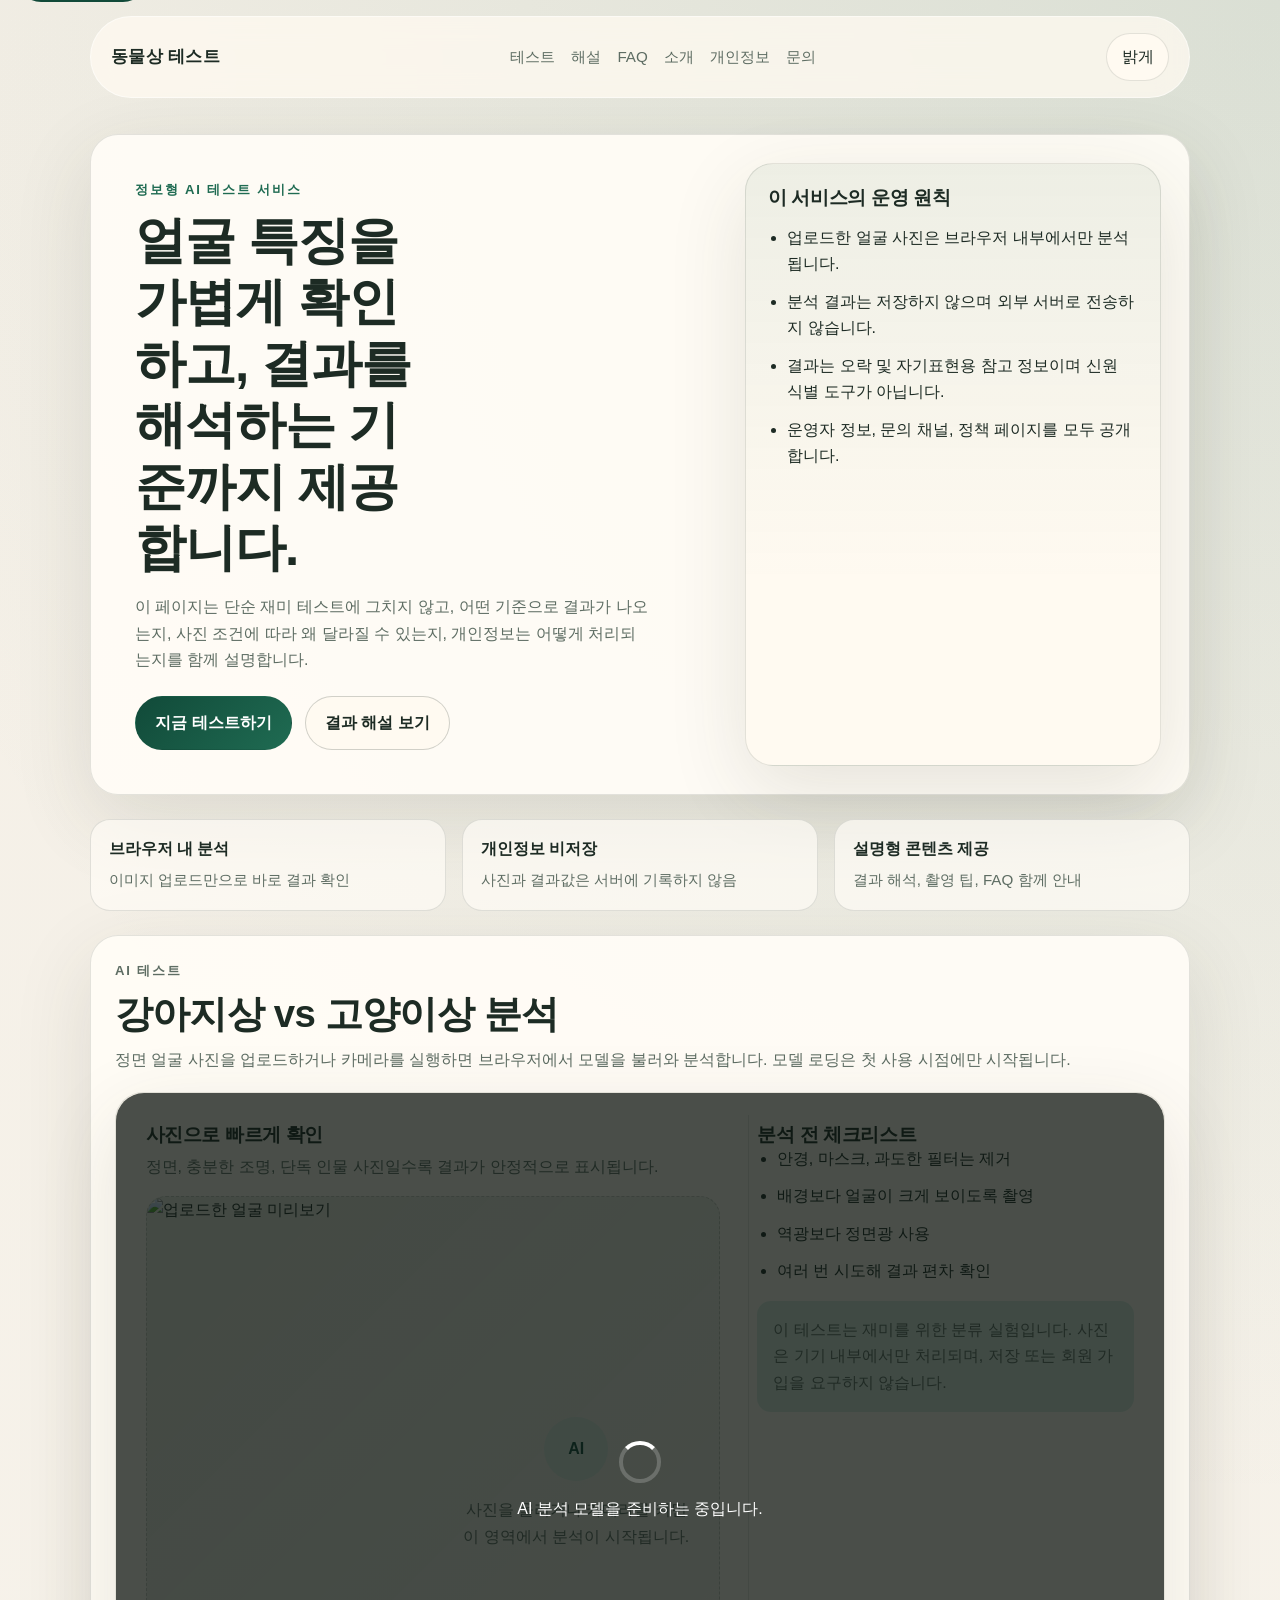
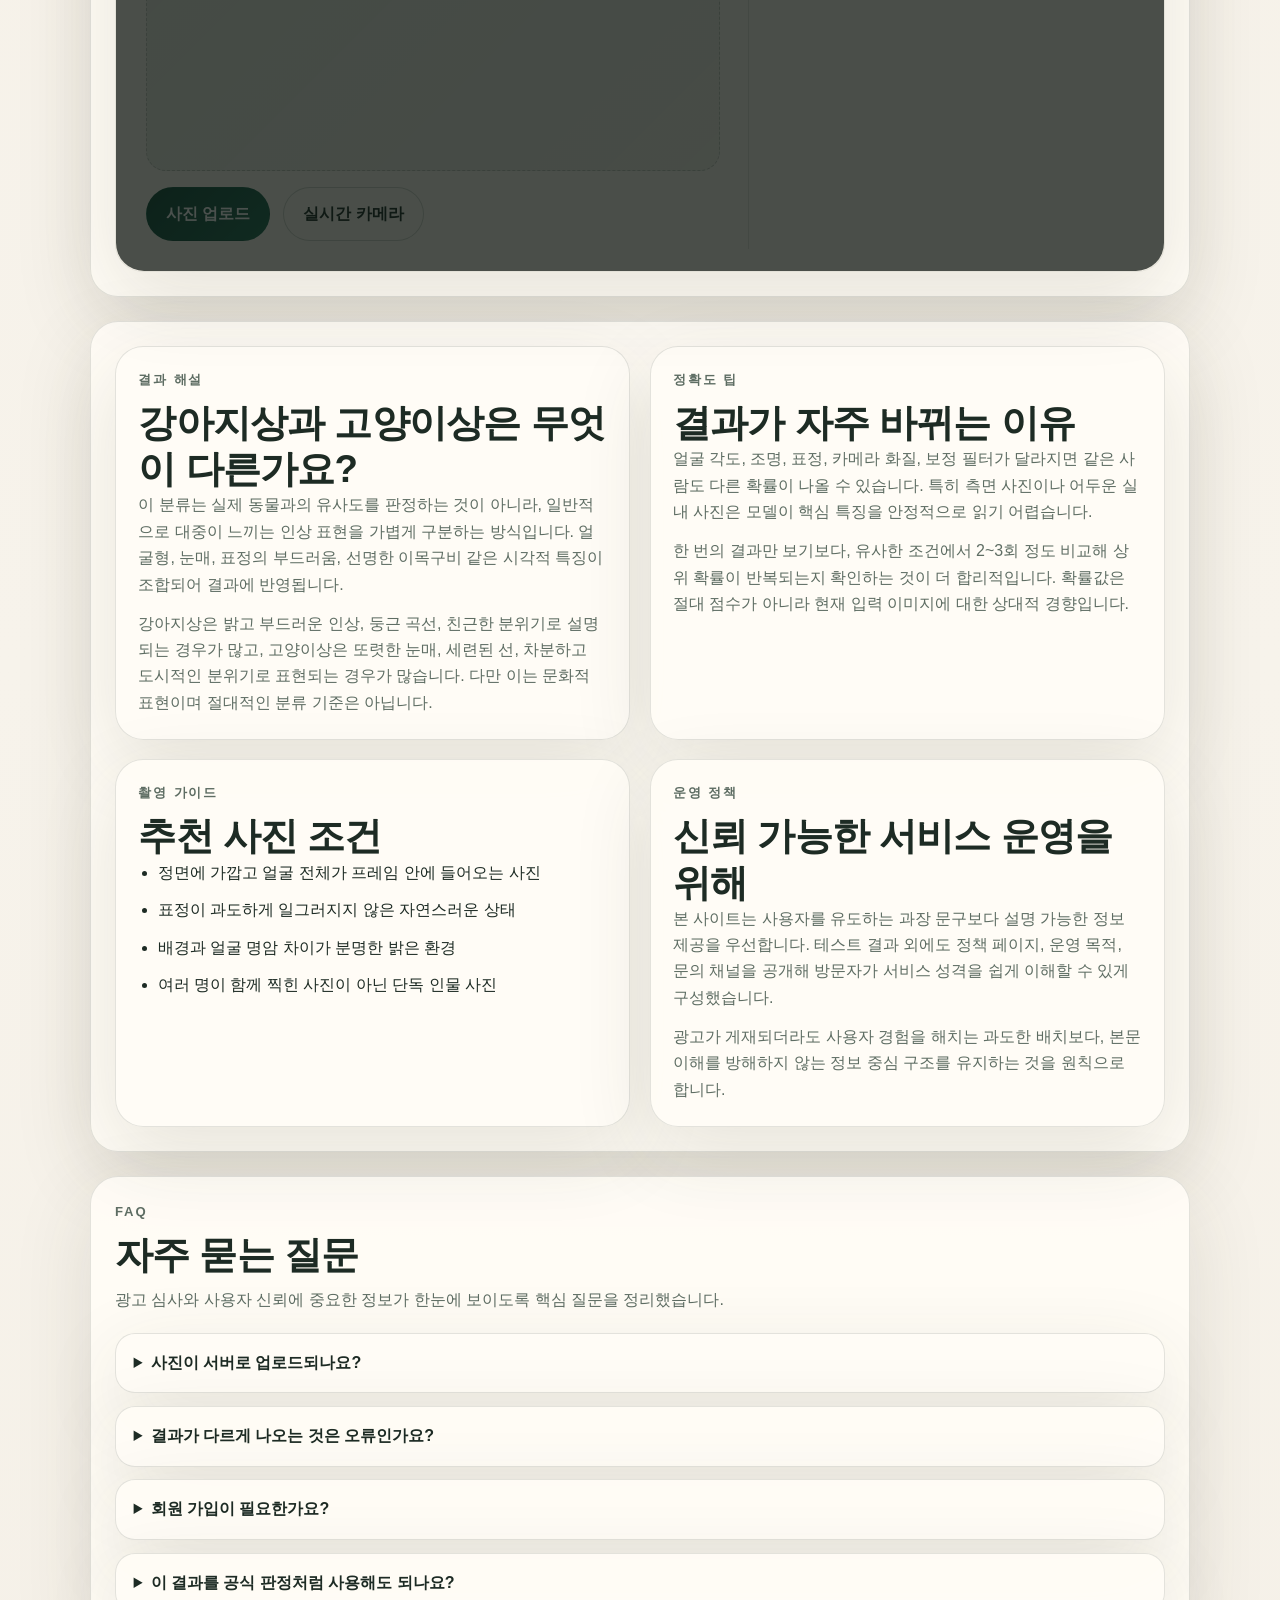
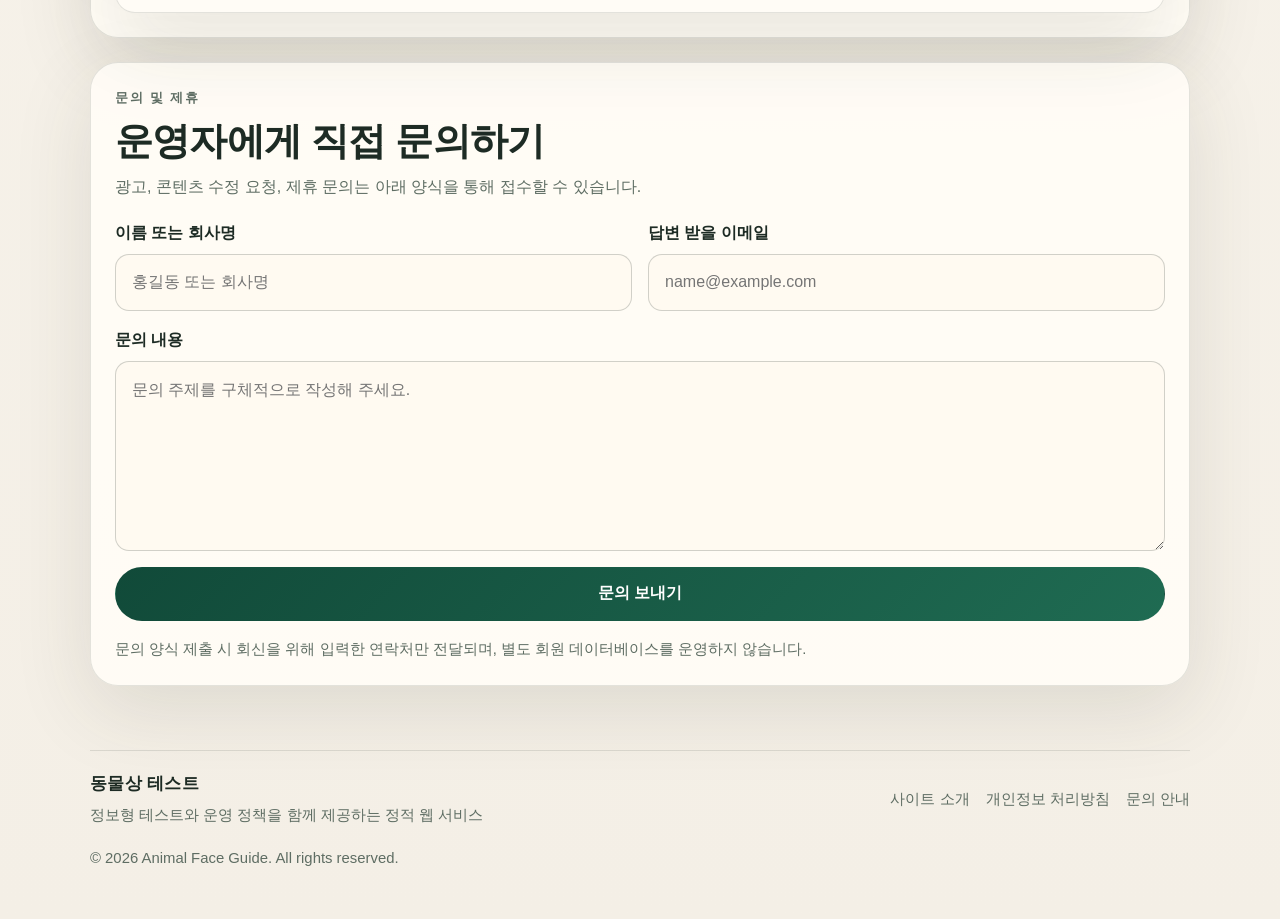
==== commit bc17e521: "Improve site quality for AdSense review" ====
--- a/index.html
+++ b/index.html
@@ -3,95 +3,266 @@
 <head>
     <meta charset="UTF-8">
     <meta name="viewport" content="width=device-width, initial-scale=1.0">
-    <title>동물상 테스트 - 강아지? 고양이?</title>
+    <meta name="description" content="동물상 테스트는 브라우저 내 AI 분석으로 강아지상과 고양이상 경향을 안내하고, 결과 해석 기준과 사진 촬영 팁까지 함께 제공하는 정보형 서비스입니다.">
+    <meta name="theme-color" content="#f4efe6">
+    <title>동물상 테스트 | 강아지상·고양이상 분석 가이드</title>
     <link rel="stylesheet" href="style.css">
-    <!-- Teachable Machine Libraries -->
     <script src="https://cdn.jsdelivr.net/npm/@tensorflow/tfjs@latest/dist/tf.min.js"></script>
     <script src="https://cdn.jsdelivr.net/npm/@teachablemachine/image@latest/dist/teachablemachine-image.min.js"></script>
+    <script async src="https://pagead2.googlesyndication.com/pagead/js/adsbygoogle.js?client=ca-pub-5434416830786238" crossorigin="anonymous"></script>
+    <script defer src="main.js"></script>
 </head>
 <body>
-    <header>
-        <div class="logo">🐾 동물상 테스트</div>
-        <button id="theme-toggle" class="btn-icon">
-            <span class="icon-light">☀️</span>
-            <span class="icon-dark">🌙</span>
-        </button>
+    <a class="skip-link" href="#main-content">본문 바로가기</a>
+
+    <header class="site-header">
+        <div class="nav-shell">
+            <a class="brand" href="index.html">동물상 테스트</a>
+            <nav class="site-nav" aria-label="주요 메뉴">
+                <a href="#test-section">테스트</a>
+                <a href="#guide-section">해설</a>
+                <a href="#faq-section">FAQ</a>
+                <a href="about.html">소개</a>
+                <a href="privacy.html">개인정보</a>
+                <a href="contact.html">문의</a>
+            </nav>
+            <button id="theme-toggle" class="theme-toggle" type="button" aria-label="색상 테마 전환">
+                <span class="icon-light">밝게</span>
+                <span class="icon-dark">어둡게</span>
+            </button>
+        </div>
     </header>
 
-    <main>
-        <section id="test-section" class="card main-card">
-            <h1>나는 어떤 동물과 닮았을까?</h1>
-            <p class="subtitle">강아지상 vs 고양이상, 당신의 얼굴을 분석합니다!</p>
-            
-            <div id="loading-overlay" class="overlay" style="display: none;">
-                <div class="spinner"></div>
-                <p>모델을 불러오는 중...</p>
-            </div>
-
-            <div class="test-container">
-                <div class="preview-area">
-                    <div id="webcam-container"></div>
-                    <img id="image-preview" src="" alt="미리보기" style="display: none;">
-                    <div id="placeholder" class="placeholder">
-                        <span class="icon">📷</span>
-                        <p>사진을 업로드하거나<br>카메라를 켜주세요</p>
-                    </div>
-                </div>
-
-                <div class="controls">
-                    <div class="upload-btn-wrapper">
-                        <label for="image-upload" class="btn primary">사진 업로드</label>
-                        <input type="file" id="image-upload" accept="image/*" style="display: none;">
-                    </div>
-                    <button id="start-webcam" class="btn secondary">실시간 카메라</button>
-                </div>
-
-                <div id="result-container" class="result-area" style="display: none;">
-                    <h2 id="result-title">분석 결과</h2>
-                    <div id="label-container" class="label-bars">
-                        <!-- 결과가 여기에 동적으로 생성됨 -->
-                    </div>
-                </div>
-            </div>
-        </section>
-
-        <section id="partnership-section" class="card">
-            <h2>제휴 문의</h2>
-            <form id="partnership-form" action="https://formspree.io/f/mlgwaoae" method="POST">
-                <div class="form-group">
-                    <label for="name">이름/회사명</label>
-                    <input type="text" id="name" name="name" required placeholder="이름 또는 회사명을 입력하세요">
-                </div>
-                <div class="form-group">
-                    <label for="email">이메일</label>
-                    <input type="email" id="email" name="email" required placeholder="example@email.com">
+    <main id="main-content">
+        <section class="hero">
+            <div class="hero-copy">
+                <p class="eyebrow">정보형 AI 테스트 서비스</p>
+                <h1>얼굴 특징을 가볍게 확인하고, 결과를 해석하는 기준까지 제공합니다.</h1>
+                <p class="hero-text">
+                    이 페이지는 단순 재미 테스트에 그치지 않고, 어떤 기준으로 결과가 나오는지, 사진 조건에 따라
+                    왜 달라질 수 있는지, 개인정보는 어떻게 처리되는지를 함께 설명합니다.
+                </p>
+                <div class="hero-actions">
+                    <a class="btn btn-primary" href="#test-section">지금 테스트하기</a>
+                    <a class="btn btn-secondary" href="#guide-section">결과 해설 보기</a>
+                </div>
+            </div>
+            <div class="hero-panel">
+                <h2>이 서비스의 운영 원칙</h2>
+                <ul class="value-list">
+                    <li>업로드한 얼굴 사진은 브라우저 내부에서만 분석됩니다.</li>
+                    <li>분석 결과는 저장하지 않으며 외부 서버로 전송하지 않습니다.</li>
+                    <li>결과는 오락 및 자기표현용 참고 정보이며 신원 식별 도구가 아닙니다.</li>
+                    <li>운영자 정보, 문의 채널, 정책 페이지를 모두 공개합니다.</li>
+                </ul>
+            </div>
+        </section>
+
+        <section class="trust-strip" aria-label="핵심 정보">
+            <div>
+                <strong>브라우저 내 분석</strong>
+                <span>이미지 업로드만으로 바로 결과 확인</span>
+            </div>
+            <div>
+                <strong>개인정보 비저장</strong>
+                <span>사진과 결과값은 서버에 기록하지 않음</span>
+            </div>
+            <div>
+                <strong>설명형 콘텐츠 제공</strong>
+                <span>결과 해석, 촬영 팁, FAQ 함께 안내</span>
+            </div>
+        </section>
+
+        <section id="test-section" class="section-shell feature-shell">
+            <div class="section-heading">
+                <p class="eyebrow">AI 테스트</p>
+                <h2>강아지상 vs 고양이상 분석</h2>
+                <p>
+                    정면 얼굴 사진을 업로드하거나 카메라를 실행하면 브라우저에서 모델을 불러와 분석합니다.
+                    모델 로딩은 첫 사용 시점에만 시작됩니다.
+                </p>
+            </div>
+
+            <section class="tool-card" aria-labelledby="tool-title">
+                <div id="loading-overlay" class="overlay" hidden>
+                    <div class="spinner" aria-hidden="true"></div>
+                    <p id="loading-message">AI 분석 모델을 준비하는 중입니다.</p>
+                </div>
+
+                <div class="tool-layout">
+                    <div class="tool-main">
+                        <h3 id="tool-title">사진으로 빠르게 확인</h3>
+                        <p class="tool-note">
+                            정면, 충분한 조명, 단독 인물 사진일수록 결과가 안정적으로 표시됩니다.
+                        </p>
+                        <div class="preview-area">
+                            <div id="webcam-container"></div>
+                            <img id="image-preview" src="" alt="업로드한 얼굴 미리보기" hidden>
+                            <div id="placeholder" class="placeholder">
+                                <span class="placeholder-icon">AI</span>
+                                <p>사진을 올리거나 카메라를 켜면<br>이 영역에서 분석이 시작됩니다.</p>
+                            </div>
+                        </div>
+                        <div class="controls">
+                            <div class="upload-btn-wrapper">
+                                <label for="image-upload" class="btn btn-primary">사진 업로드</label>
+                                <input type="file" id="image-upload" accept="image/*" hidden>
+                            </div>
+                            <button id="start-webcam" class="btn btn-secondary" type="button">실시간 카메라</button>
+                        </div>
+                    </div>
+
+                    <aside class="tool-sidebar" aria-label="분석 안내">
+                        <h3>분석 전 체크리스트</h3>
+                        <ul class="check-list">
+                            <li>안경, 마스크, 과도한 필터는 제거</li>
+                            <li>배경보다 얼굴이 크게 보이도록 촬영</li>
+                            <li>역광보다 정면광 사용</li>
+                            <li>여러 번 시도해 결과 편차 확인</li>
+                        </ul>
+                        <p class="privacy-note">
+                            이 테스트는 재미를 위한 분류 실험입니다. 사진은 기기 내부에서만 처리되며,
+                            저장 또는 회원 가입을 요구하지 않습니다.
+                        </p>
+                    </aside>
+                </div>
+
+                <div id="result-container" class="result-area" hidden>
+                    <div class="result-header">
+                        <h3 id="result-title">분석 결과</h3>
+                        <p id="result-summary" class="result-summary">
+                            첫 분석이 끝나면 상위 결과와 해석 가이드를 함께 보여드립니다.
+                        </p>
+                    </div>
+                    <div id="label-container" class="label-bars" aria-live="polite"></div>
+                </div>
+            </section>
+        </section>
+
+        <section id="guide-section" class="section-shell article-grid">
+            <article class="content-card">
+                <p class="eyebrow">결과 해설</p>
+                <h2>강아지상과 고양이상은 무엇이 다른가요?</h2>
+                <p>
+                    이 분류는 실제 동물과의 유사도를 판정하는 것이 아니라, 일반적으로 대중이 느끼는 인상 표현을
+                    가볍게 구분하는 방식입니다. 얼굴형, 눈매, 표정의 부드러움, 선명한 이목구비 같은 시각적 특징이
+                    조합되어 결과에 반영됩니다.
+                </p>
+                <p>
+                    강아지상은 밝고 부드러운 인상, 둥근 곡선, 친근한 분위기로 설명되는 경우가 많고,
+                    고양이상은 또렷한 눈매, 세련된 선, 차분하고 도시적인 분위기로 표현되는 경우가 많습니다.
+                    다만 이는 문화적 표현이며 절대적인 분류 기준은 아닙니다.
+                </p>
+            </article>
+
+            <article class="content-card">
+                <p class="eyebrow">정확도 팁</p>
+                <h2>결과가 자주 바뀌는 이유</h2>
+                <p>
+                    얼굴 각도, 조명, 표정, 카메라 화질, 보정 필터가 달라지면 같은 사람도 다른 확률이 나올 수 있습니다.
+                    특히 측면 사진이나 어두운 실내 사진은 모델이 핵심 특징을 안정적으로 읽기 어렵습니다.
+                </p>
+                <p>
+                    한 번의 결과만 보기보다, 유사한 조건에서 2~3회 정도 비교해 상위 확률이 반복되는지 확인하는 것이
+                    더 합리적입니다. 확률값은 절대 점수가 아니라 현재 입력 이미지에 대한 상대적 경향입니다.
+                </p>
+            </article>
+
+            <article class="content-card">
+                <p class="eyebrow">촬영 가이드</p>
+                <h2>추천 사진 조건</h2>
+                <ul class="plain-list">
+                    <li>정면에 가깝고 얼굴 전체가 프레임 안에 들어오는 사진</li>
+                    <li>표정이 과도하게 일그러지지 않은 자연스러운 상태</li>
+                    <li>배경과 얼굴 명암 차이가 분명한 밝은 환경</li>
+                    <li>여러 명이 함께 찍힌 사진이 아닌 단독 인물 사진</li>
+                </ul>
+            </article>
+
+            <article class="content-card">
+                <p class="eyebrow">운영 정책</p>
+                <h2>신뢰 가능한 서비스 운영을 위해</h2>
+                <p>
+                    본 사이트는 사용자를 유도하는 과장 문구보다 설명 가능한 정보 제공을 우선합니다. 테스트 결과 외에도
+                    정책 페이지, 운영 목적, 문의 채널을 공개해 방문자가 서비스 성격을 쉽게 이해할 수 있게 구성했습니다.
+                </p>
+                <p>
+                    광고가 게재되더라도 사용자 경험을 해치는 과도한 배치보다, 본문 이해를 방해하지 않는 정보 중심 구조를
+                    유지하는 것을 원칙으로 합니다.
+                </p>
+            </article>
+        </section>
+
+        <section id="faq-section" class="section-shell">
+            <div class="section-heading">
+                <p class="eyebrow">FAQ</p>
+                <h2>자주 묻는 질문</h2>
+                <p>광고 심사와 사용자 신뢰에 중요한 정보가 한눈에 보이도록 핵심 질문을 정리했습니다.</p>
+            </div>
+            <div class="faq-list">
+                <details class="faq-item">
+                    <summary>사진이 서버로 업로드되나요?</summary>
+                    <p>아니요. 동물상 분석용 사진은 브라우저에서만 처리되며, 이 사이트 운영 서버에 저장하지 않습니다.</p>
+                </details>
+                <details class="faq-item">
+                    <summary>결과가 다르게 나오는 것은 오류인가요?</summary>
+                    <p>아닙니다. 조명과 각도에 따라 확률값이 달라질 수 있으며, 이는 이미지 기반 모델의 일반적인 특성입니다.</p>
+                </details>
+                <details class="faq-item">
+                    <summary>회원 가입이 필요한가요?</summary>
+                    <p>필요하지 않습니다. 기능 이용만을 위해 과도한 개인정보를 수집하지 않는 것을 원칙으로 합니다.</p>
+                </details>
+                <details class="faq-item">
+                    <summary>이 결과를 공식 판정처럼 사용해도 되나요?</summary>
+                    <p>아니요. 본 서비스는 오락 및 자기표현용 참고 도구이며, 인물 식별이나 평가 목적으로 설계되지 않았습니다.</p>
+                </details>
+            </div>
+        </section>
+
+        <section class="section-shell contact-shell">
+            <div class="section-heading">
+                <p class="eyebrow">문의 및 제휴</p>
+                <h2>운영자에게 직접 문의하기</h2>
+                <p>광고, 콘텐츠 수정 요청, 제휴 문의는 아래 양식을 통해 접수할 수 있습니다.</p>
+            </div>
+            <form id="partnership-form" class="contact-form" action="https://formspree.io/f/mlgwaoae" method="POST">
+                <div class="form-row">
+                    <div class="form-group">
+                        <label for="name">이름 또는 회사명</label>
+                        <input type="text" id="name" name="name" required placeholder="홍길동 또는 회사명">
+                    </div>
+                    <div class="form-group">
+                        <label for="email">답변 받을 이메일</label>
+                        <input type="email" id="email" name="email" required placeholder="name@example.com">
+                    </div>
                 </div>
                 <div class="form-group">
                     <label for="message">문의 내용</label>
-                    <textarea id="message" name="message" required placeholder="문의하실 내용을 입력해 주세요"></textarea>
-                </div>
-                <button type="submit" id="submit-btn" class="btn primary">문의하기</button>
+                    <textarea id="message" name="message" required rows="6" placeholder="문의 주제를 구체적으로 작성해 주세요."></textarea>
+                </div>
+                <button type="submit" id="submit-btn" class="btn btn-primary">문의 보내기</button>
+                <p class="form-footnote">
+                    문의 양식 제출 시 회신을 위해 입력한 연락처만 전달되며, 별도 회원 데이터베이스를 운영하지 않습니다.
+                </p>
             </form>
         </section>
-
-        <section id="comments-section" class="card">
-            <div id="disqus_thread"></div>
-            <script>
-                (function() {
-                    var d = document, s = d.createElement('script');
-                    s.src = 'https://productbuilder-ftx7dllmxg.disqus.com/embed.js';
-                    s.setAttribute('data-timestamp', +new Date());
-                    (d.head || d.body).appendChild(s);
-                })();
-            </script>
-            <noscript>Please enable JavaScript to view the <a href="https://disqus.com/?ref_noscript">comments powered by Disqus.</a></noscript>
-        </section>
     </main>
 
-    <footer>
-        <p>&copy; 2024 동물상 테스트. All rights reserved.</p>
+    <footer class="site-footer">
+        <div class="footer-shell">
+            <div>
+                <a class="brand brand-footer" href="index.html">동물상 테스트</a>
+                <p class="footer-copy">
+                    정보형 테스트와 운영 정책을 함께 제공하는 정적 웹 서비스
+                </p>
+            </div>
+            <nav class="footer-nav" aria-label="하단 메뉴">
+                <a href="about.html">사이트 소개</a>
+                <a href="privacy.html">개인정보 처리방침</a>
+                <a href="contact.html">문의 안내</a>
+            </nav>
+        </div>
+        <p class="copyright">&copy; <span id="current-year">2026</span> Animal Face Guide. All rights reserved.</p>
     </footer>
-
-    <script src="main.js"></script>
 </body>
-</html>+</html>
--- a/style.css
+++ b/style.css
@@ -1,278 +1,696 @@
 :root {
-    --bg-color: #f7f9fc;
-    --text-color: #2d3748;
-    --primary-color: #667eea;
-    --secondary-color: #764ba2;
-    --accent-color: #ffb400;
-    --card-bg: #ffffff;
-    --card-shadow: 0 10px 30px rgba(0, 0, 0, 0.05), 0 1px 8px rgba(0, 0, 0, 0.02);
-    --border-color: #edf2f7;
-    --transition: all 0.3s cubic-bezier(0.4, 0, 0.2, 1);
+    --bg: #f4efe6;
+    --bg-strong: #efe4d2;
+    --surface: rgba(255, 252, 246, 0.94);
+    --surface-strong: #fffaf1;
+    --text: #1d2b24;
+    --muted: #5e6d63;
+    --line: rgba(29, 43, 36, 0.12);
+    --line-strong: rgba(29, 43, 36, 0.2);
+    --accent: #1f6b52;
+    --accent-strong: #114a39;
+    --accent-soft: #d9eadf;
+    --shadow: 0 24px 80px rgba(54, 58, 44, 0.12);
+    --radius-xl: 28px;
+    --radius-lg: 20px;
+    --radius-md: 14px;
+    --transition: 180ms ease;
 }
 
 [data-theme="dark"] {
-    --bg-color: #1a202c;
-    --text-color: #edf2f7;
-    --primary-color: #90cdf4;
-    --secondary-color: #63b3ed;
-    --card-bg: #2d3748;
-    --card-shadow: 0 10px 40px rgba(0, 0, 0, 0.4);
-    --border-color: #4a5568;
+    --bg: #132019;
+    --bg-strong: #1b2b22;
+    --surface: rgba(23, 35, 28, 0.92);
+    --surface-strong: #213328;
+    --text: #edf5ee;
+    --muted: #bccbbc;
+    --line: rgba(237, 245, 238, 0.11);
+    --line-strong: rgba(237, 245, 238, 0.18);
+    --accent: #8fd0ac;
+    --accent-strong: #b7e4c8;
+    --accent-soft: rgba(143, 208, 172, 0.14);
+    --shadow: 0 24px 80px rgba(0, 0, 0, 0.28);
 }
 
 * {
     box-sizing: border-box;
+}
+
+html {
+    scroll-behavior: smooth;
+}
+
+body {
     margin: 0;
-    padding: 0;
-}
-
-body {
-    font-family: 'Pretendard', -apple-system, BlinkMacSystemFont, 'Segoe UI', Roboto, Helvetica, Arial, sans-serif;
-    background-color: var(--bg-color);
-    color: var(--text-color);
-    line-height: 1.6;
-    transition: var(--transition);
+    font-family: "Iowan Old Style", "Apple SD Gothic Neo", "Noto Sans KR", sans-serif;
+    line-height: 1.65;
+    color: var(--text);
+    background:
+        radial-gradient(circle at top right, rgba(31, 107, 82, 0.12), transparent 35%),
+        linear-gradient(180deg, var(--bg) 0%, #f7f3eb 55%, var(--bg) 100%);
+    min-height: 100vh;
+}
+
+a {
+    color: inherit;
+    text-decoration: none;
+}
+
+img {
+    max-width: 100%;
+    display: block;
+}
+
+button,
+input,
+textarea {
+    font: inherit;
+}
+
+.skip-link {
+    position: absolute;
+    left: 1rem;
+    top: -3rem;
+    padding: 0.75rem 1rem;
+    border-radius: 999px;
+    background: var(--accent-strong);
+    color: #fff;
+    z-index: 50;
+    transition: top var(--transition);
+}
+
+.skip-link:focus {
+    top: 1rem;
+}
+
+.site-header,
+.site-footer,
+main {
+    width: min(1100px, calc(100% - 2rem));
+    margin: 0 auto;
+}
+
+.site-header {
+    padding-top: 1rem;
+}
+
+.nav-shell,
+.footer-shell {
     display: flex;
-    flex-direction: column;
     align-items: center;
-    min-height: 100vh;
-}
-
-header {
-    width: 100%;
-    max-width: 800px;
-    padding: 2rem 1rem;
+    justify-content: space-between;
+    gap: 1rem;
+}
+
+.nav-shell {
+    padding: 1rem 1.25rem;
+    background: rgba(255, 250, 241, 0.75);
+    border: 1px solid rgba(255, 255, 255, 0.5);
+    border-radius: 999px;
+    backdrop-filter: blur(14px);
+    position: sticky;
+    top: 1rem;
+    z-index: 20;
+}
+
+[data-theme="dark"] .nav-shell {
+    background: rgba(23, 35, 28, 0.82);
+    border-color: rgba(255, 255, 255, 0.06);
+}
+
+.brand {
+    font-size: 1.05rem;
+    font-weight: 800;
+    letter-spacing: 0.02em;
+}
+
+.site-nav,
+.footer-nav {
     display: flex;
-    justify-content: space-between;
     align-items: center;
-}
-
-.logo {
-    font-size: 1.5rem;
+    gap: 1rem;
+    flex-wrap: wrap;
+}
+
+.site-nav a,
+.footer-nav a {
+    color: var(--muted);
+    font-size: 0.95rem;
+}
+
+.site-nav a:hover,
+.footer-nav a:hover {
+    color: var(--text);
+}
+
+.theme-toggle {
+    border: 1px solid var(--line);
+    background: var(--surface-strong);
+    color: var(--text);
+    border-radius: 999px;
+    padding: 0.6rem 0.9rem;
+    cursor: pointer;
+}
+
+[data-theme="dark"] .icon-light,
+[data-theme="light"] .icon-dark {
+    display: none;
+}
+
+main {
+    padding: 2.25rem 0 4rem;
+}
+
+.hero,
+.section-shell,
+.hero-panel,
+.tool-card,
+.content-card,
+.faq-item,
+.page-shell {
+    border: 1px solid var(--line);
+    background: var(--surface);
+    box-shadow: var(--shadow);
+}
+
+.hero {
+    display: grid;
+    grid-template-columns: 1.3fr 0.9fr;
+    gap: 1.5rem;
+    padding: 1.75rem;
+    border-radius: var(--radius-xl);
+}
+
+.hero-copy,
+.hero-panel,
+.tool-card,
+.content-card,
+.page-shell {
+    border-radius: var(--radius-xl);
+}
+
+.hero-copy {
+    padding: 1rem;
+}
+
+.eyebrow {
+    margin: 0 0 0.6rem;
+    font-size: 0.82rem;
     font-weight: 800;
-    background: linear-gradient(135deg, var(--primary-color), var(--secondary-color));
-    -webkit-background-clip: text;
-    -webkit-text-fill-color: transparent;
-}
-
-main {
-    width: 100%;
-    max-width: 800px;
-    padding: 0 1rem 4rem;
-}
-
-.card {
-    background-color: var(--card-bg);
-    border-radius: 24px;
-    padding: 2.5rem;
-    box-shadow: var(--card-shadow);
-    margin-bottom: 2rem;
-    border: 1px solid var(--border-color);
-    transition: var(--transition);
-}
-
-.main-card {
-    text-align: center;
+    letter-spacing: 0.14em;
+    text-transform: uppercase;
+    color: var(--accent);
+}
+
+h1,
+h2,
+h3 {
+    margin: 0;
+    line-height: 1.2;
+    letter-spacing: -0.02em;
+}
+
+h1 {
+    font-size: clamp(2.4rem, 4vw, 4.3rem);
+    max-width: 10ch;
+}
+
+h2 {
+    font-size: clamp(1.7rem, 3vw, 2.6rem);
+}
+
+h3 {
+    font-size: 1.2rem;
+}
+
+p {
+    margin: 0;
+}
+
+.hero-text,
+.section-heading p,
+.content-card p,
+.tool-note,
+.privacy-note,
+.form-footnote,
+.footer-copy,
+.copyright,
+.page-shell p,
+.page-shell li {
+    color: var(--muted);
+}
+
+.hero-text {
+    margin-top: 1rem;
+    max-width: 58ch;
+}
+
+.hero-actions {
+    display: flex;
+    gap: 0.8rem;
+    margin-top: 1.4rem;
+    flex-wrap: wrap;
+}
+
+.btn {
+    display: inline-flex;
+    align-items: center;
+    justify-content: center;
+    min-height: 3rem;
+    padding: 0.8rem 1.2rem;
+    border-radius: 999px;
+    border: 1px solid transparent;
+    font-weight: 700;
+    cursor: pointer;
+    transition: transform var(--transition), border-color var(--transition), background var(--transition);
+}
+
+.btn:hover {
+    transform: translateY(-1px);
+}
+
+.btn-primary {
+    background: linear-gradient(135deg, var(--accent-strong), var(--accent));
+    color: #fff;
+}
+
+.btn-secondary {
+    background: var(--surface-strong);
+    border-color: var(--line-strong);
+    color: var(--text);
+}
+
+.hero-panel {
+    padding: 1.4rem;
+    background:
+        linear-gradient(180deg, rgba(31, 107, 82, 0.08), transparent 70%),
+        var(--surface-strong);
+}
+
+.hero-panel h2 {
+    font-size: 1.2rem;
+    margin-bottom: 1rem;
+}
+
+.value-list,
+.check-list,
+.plain-list,
+.policy-list {
+    margin: 0;
+    padding-left: 1.2rem;
+}
+
+.value-list li,
+.check-list li,
+.plain-list li,
+.policy-list li {
+    margin-bottom: 0.7rem;
+}
+
+.trust-strip {
+    margin-top: 1.5rem;
+    display: grid;
+    grid-template-columns: repeat(3, 1fr);
+    gap: 1rem;
+}
+
+.trust-strip div {
+    padding: 1rem 1.1rem;
+    border-radius: var(--radius-lg);
+    border: 1px solid var(--line);
+    background: rgba(255, 252, 246, 0.68);
+}
+
+[data-theme="dark"] .trust-strip div {
+    background: rgba(23, 35, 28, 0.78);
+}
+
+.trust-strip strong {
+    display: block;
+    margin-bottom: 0.3rem;
+}
+
+.trust-strip span {
+    color: var(--muted);
+    font-size: 0.95rem;
+}
+
+.section-shell {
+    margin-top: 1.5rem;
+    padding: 1.5rem;
+    border-radius: var(--radius-xl);
+}
+
+.section-heading {
+    margin-bottom: 1.2rem;
+}
+
+.section-heading h2 {
+    margin-bottom: 0.6rem;
+}
+
+.tool-card {
     position: relative;
-    overflow: hidden;
-}
-
-h1 {
-    font-size: 2.2rem;
-    margin-bottom: 0.5rem;
-    font-weight: 800;
-}
-
-.subtitle {
-    color: #a0aec0;
-    margin-bottom: 2.5rem;
-}
-
-/* Test Area */
-.test-container {
-    display: flex;
-    flex-direction: column;
-    align-items: center;
-    gap: 2rem;
+    padding: 1.35rem;
+    background: var(--surface-strong);
+}
+
+.tool-layout {
+    display: grid;
+    grid-template-columns: 1.2fr 0.8fr;
+    gap: 1.25rem;
+}
+
+.tool-main,
+.tool-sidebar {
+    padding: 0.5rem;
+}
+
+.tool-note {
+    margin-top: 0.5rem;
 }
 
 .preview-area {
     width: 100%;
-    max-width: 400px;
-    aspect-ratio: 1/1;
-    background-color: var(--bg-color);
-    border-radius: 20px;
-    overflow: hidden;
-    position: relative;
+    aspect-ratio: 1 / 1;
+    border: 1px dashed var(--line-strong);
+    border-radius: var(--radius-lg);
+    background:
+        linear-gradient(135deg, rgba(31, 107, 82, 0.06), transparent),
+        var(--bg);
+    margin-top: 1rem;
     display: flex;
     align-items: center;
     justify-content: center;
-    border: 3px dashed var(--border-color);
-}
-
-.preview-area img, 
-.preview-area canvas {
+    overflow: hidden;
+}
+
+.preview-area canvas,
+.preview-area img {
     width: 100%;
     height: 100%;
     object-fit: cover;
 }
 
 .placeholder {
+    min-height: 100%;
+    width: 100%;
+    display: flex;
+    align-items: center;
+    justify-content: center;
+    flex-direction: column;
     text-align: center;
-    color: #a0aec0;
-}
-
-.placeholder .icon {
-    font-size: 3rem;
+    color: var(--muted);
+}
+
+.placeholder-icon {
+    display: inline-flex;
+    align-items: center;
+    justify-content: center;
+    width: 4rem;
+    height: 4rem;
     margin-bottom: 1rem;
-    display: block;
-}
-
-/* Controls */
+    border-radius: 50%;
+    background: var(--accent-soft);
+    color: var(--accent-strong);
+    font-weight: 800;
+}
+
 .controls {
+    margin-top: 1rem;
     display: flex;
-    gap: 1rem;
-    width: 100%;
-    justify-content: center;
-}
-
-.btn {
-    padding: 1rem 2rem;
-    border-radius: 12px;
-    font-size: 1rem;
-    font-weight: 700;
-    cursor: pointer;
-    transition: var(--transition);
-    border: none;
-    text-align: center;
-}
-
-.btn.primary {
-    background: linear-gradient(135deg, var(--primary-color), var(--secondary-color));
-    color: white;
-    box-shadow: 0 4px 15px rgba(102, 126, 234, 0.4);
-}
-
-.btn.secondary {
-    background-color: var(--bg-color);
-    color: var(--text-color);
-    border: 1px solid var(--border-color);
-}
-
-.btn:hover {
-    transform: translateY(-2px);
-    box-shadow: 0 6px 20px rgba(0, 0, 0, 0.1);
-}
-
-.btn-icon {
-    background: none;
-    border: none;
-    font-size: 1.5rem;
-    cursor: pointer;
-}
-
-[data-theme="dark"] .icon-light { display: none; }
-[data-theme="light"] .icon-dark { display: none; }
-
-/* Results */
+    gap: 0.8rem;
+    flex-wrap: wrap;
+}
+
+.upload-btn-wrapper {
+    display: inline-flex;
+}
+
+.tool-sidebar {
+    border-left: 1px solid var(--line);
+}
+
+.privacy-note {
+    margin-top: 1rem;
+    padding: 1rem;
+    border-radius: var(--radius-md);
+    background: var(--accent-soft);
+}
+
 .result-area {
-    width: 100%;
+    margin-top: 1.25rem;
+    padding-top: 1.25rem;
+    border-top: 1px solid var(--line);
+}
+
+.result-header {
+    display: grid;
+    gap: 0.4rem;
+}
+
+.result-summary {
+    color: var(--muted);
+}
+
+.label-bars {
     margin-top: 1rem;
-    padding-top: 2rem;
-    border-top: 1px solid var(--border-color);
-}
-
-.result-area h2 {
-    font-size: 1.5rem;
-    margin-bottom: 1.5rem;
-    color: var(--primary-color);
-}
-
-.bar-wrapper {
-    margin-bottom: 1.5rem;
+}
+
+.bar-wrapper + .bar-wrapper {
+    margin-top: 1rem;
 }
 
 .bar-label {
     display: flex;
     justify-content: space-between;
-    margin-bottom: 0.5rem;
-    font-weight: 600;
+    gap: 0.8rem;
+    margin-bottom: 0.4rem;
+    font-weight: 700;
 }
 
 .progress-bar {
-    width: 100%;
-    height: 12px;
-    background-color: var(--border-color);
-    border-radius: 6px;
+    height: 0.9rem;
+    border-radius: 999px;
     overflow: hidden;
+    background: rgba(29, 43, 36, 0.08);
 }
 
 .progress {
     height: 100%;
-    background: linear-gradient(90deg, var(--primary-color), var(--secondary-color));
-    border-radius: 6px;
-    transition: width 0.5s ease-out;
-}
-
-/* Overlay & Spinner */
+    border-radius: inherit;
+    background: linear-gradient(90deg, var(--accent-strong), #8bc8a7);
+}
+
 .overlay {
     position: absolute;
-    top: 0; left: 0; right: 0; bottom: 0;
-    background-color: rgba(0, 0, 0, 0.7);
-    color: white;
-    display: flex;
-    flex-direction: column;
-    align-items: center;
-    justify-content: center;
+    inset: 0;
+    display: grid;
+    place-items: center;
+    align-content: center;
+    gap: 0.8rem;
+    text-align: center;
+    border-radius: inherit;
+    background: rgba(12, 19, 15, 0.74);
+    color: #fff;
     z-index: 10;
 }
 
 .spinner {
-    width: 40px;
-    height: 40px;
-    border: 4px solid rgba(255, 255, 255, 0.3);
+    width: 2.6rem;
+    height: 2.6rem;
     border-radius: 50%;
-    border-top-color: white;
+    border: 4px solid rgba(255, 255, 255, 0.2);
+    border-top-color: #fff;
     animation: spin 1s linear infinite;
-    margin-bottom: 1rem;
 }
 
 @keyframes spin {
-    to { transform: rotate(360deg); }
-}
-
-/* Partnership Form */
+    to {
+        transform: rotate(360deg);
+    }
+}
+
+.article-grid {
+    display: grid;
+    grid-template-columns: repeat(2, 1fr);
+    gap: 1.2rem;
+}
+
+.content-card {
+    padding: 1.4rem;
+}
+
+.content-card p + p,
+.page-shell p + p,
+.page-shell p + ul {
+    margin-top: 0.8rem;
+}
+
+.faq-list {
+    display: grid;
+    gap: 0.8rem;
+}
+
+.faq-item {
+    padding: 1rem 1.1rem;
+    border-radius: var(--radius-lg);
+}
+
+.faq-item summary {
+    cursor: pointer;
+    font-weight: 700;
+}
+
+.faq-item p {
+    margin-top: 0.8rem;
+}
+
+.contact-form {
+    display: grid;
+    gap: 1rem;
+}
+
+.form-row {
+    display: grid;
+    grid-template-columns: repeat(2, 1fr);
+    gap: 1rem;
+}
+
 .form-group {
-    margin-bottom: 1.5rem;
+    display: grid;
+    gap: 0.5rem;
 }
 
 .form-group label {
-    display: block;
-    margin-bottom: 0.5rem;
-    font-weight: 600;
-}
-
-.form-group input, 
+    font-weight: 700;
+}
+
+.form-group input,
 .form-group textarea {
     width: 100%;
-    padding: 0.8rem 1rem;
-    border-radius: 10px;
-    border: 1px solid var(--border-color);
-    background-color: var(--bg-color);
-    color: var(--text-color);
-}
-
-footer {
-    padding: 2rem;
-    color: #a0aec0;
-    font-size: 0.9rem;
-}
-
-@media (max-width: 600px) {
+    padding: 0.9rem 1rem;
+    border-radius: var(--radius-md);
+    border: 1px solid var(--line-strong);
+    background: var(--surface-strong);
+    color: var(--text);
+}
+
+.form-group input:focus,
+.form-group textarea:focus {
+    outline: 2px solid rgba(31, 107, 82, 0.28);
+    border-color: var(--accent);
+}
+
+.form-footnote {
+    font-size: 0.92rem;
+}
+
+.site-footer {
+    padding: 0 0 3rem;
+}
+
+.footer-shell {
+    padding: 1.2rem 0;
+    border-top: 1px solid var(--line);
+}
+
+.brand-footer {
+    display: inline-block;
+    margin-bottom: 0.3rem;
+}
+
+.footer-copy,
+.copyright {
+    font-size: 0.93rem;
+}
+
+.page-shell {
+    margin-top: 2rem;
+    padding: 1.6rem;
+}
+
+.page-shell h1 {
+    font-size: clamp(2rem, 4vw, 3.2rem);
+    max-width: none;
+}
+
+.page-shell h2 {
+    margin-top: 1.6rem;
+    margin-bottom: 0.7rem;
+    font-size: 1.35rem;
+}
+
+.page-meta {
+    margin-top: 0.75rem;
+    font-size: 0.94rem;
+    color: var(--muted);
+}
+
+.link-inline {
+    color: var(--accent-strong);
+    text-decoration: underline;
+}
+
+@media (max-width: 900px) {
+    .hero,
+    .tool-layout,
+    .article-grid,
+    .form-row {
+        grid-template-columns: 1fr;
+    }
+
+    .tool-sidebar {
+        border-left: 0;
+        border-top: 1px solid var(--line);
+        padding-top: 1.2rem;
+    }
+
+    .trust-strip {
+        grid-template-columns: 1fr;
+    }
+
+    .nav-shell,
+    .footer-shell {
+        flex-direction: column;
+        align-items: flex-start;
+        border-radius: var(--radius-lg);
+    }
+}
+
+@media (max-width: 680px) {
+    body {
+        background:
+            radial-gradient(circle at top right, rgba(31, 107, 82, 0.08), transparent 30%),
+            linear-gradient(180deg, var(--bg) 0%, #f7f3eb 55%, var(--bg) 100%);
+    }
+
+    .site-header,
+    .site-footer,
+    main {
+        width: min(100%, calc(100% - 1rem));
+    }
+
+    .site-nav,
+    .footer-nav,
+    .hero-actions,
     .controls {
-        flex-direction: column;
-    }
+        width: 100%;
+    }
+
+    .site-nav a,
+    .footer-nav a,
     .btn {
         width: 100%;
     }
-}
+
+    .hero,
+    .section-shell,
+    .page-shell {
+        padding: 1.1rem;
+    }
+
+    h1 {
+        max-width: none;
+    }
+}
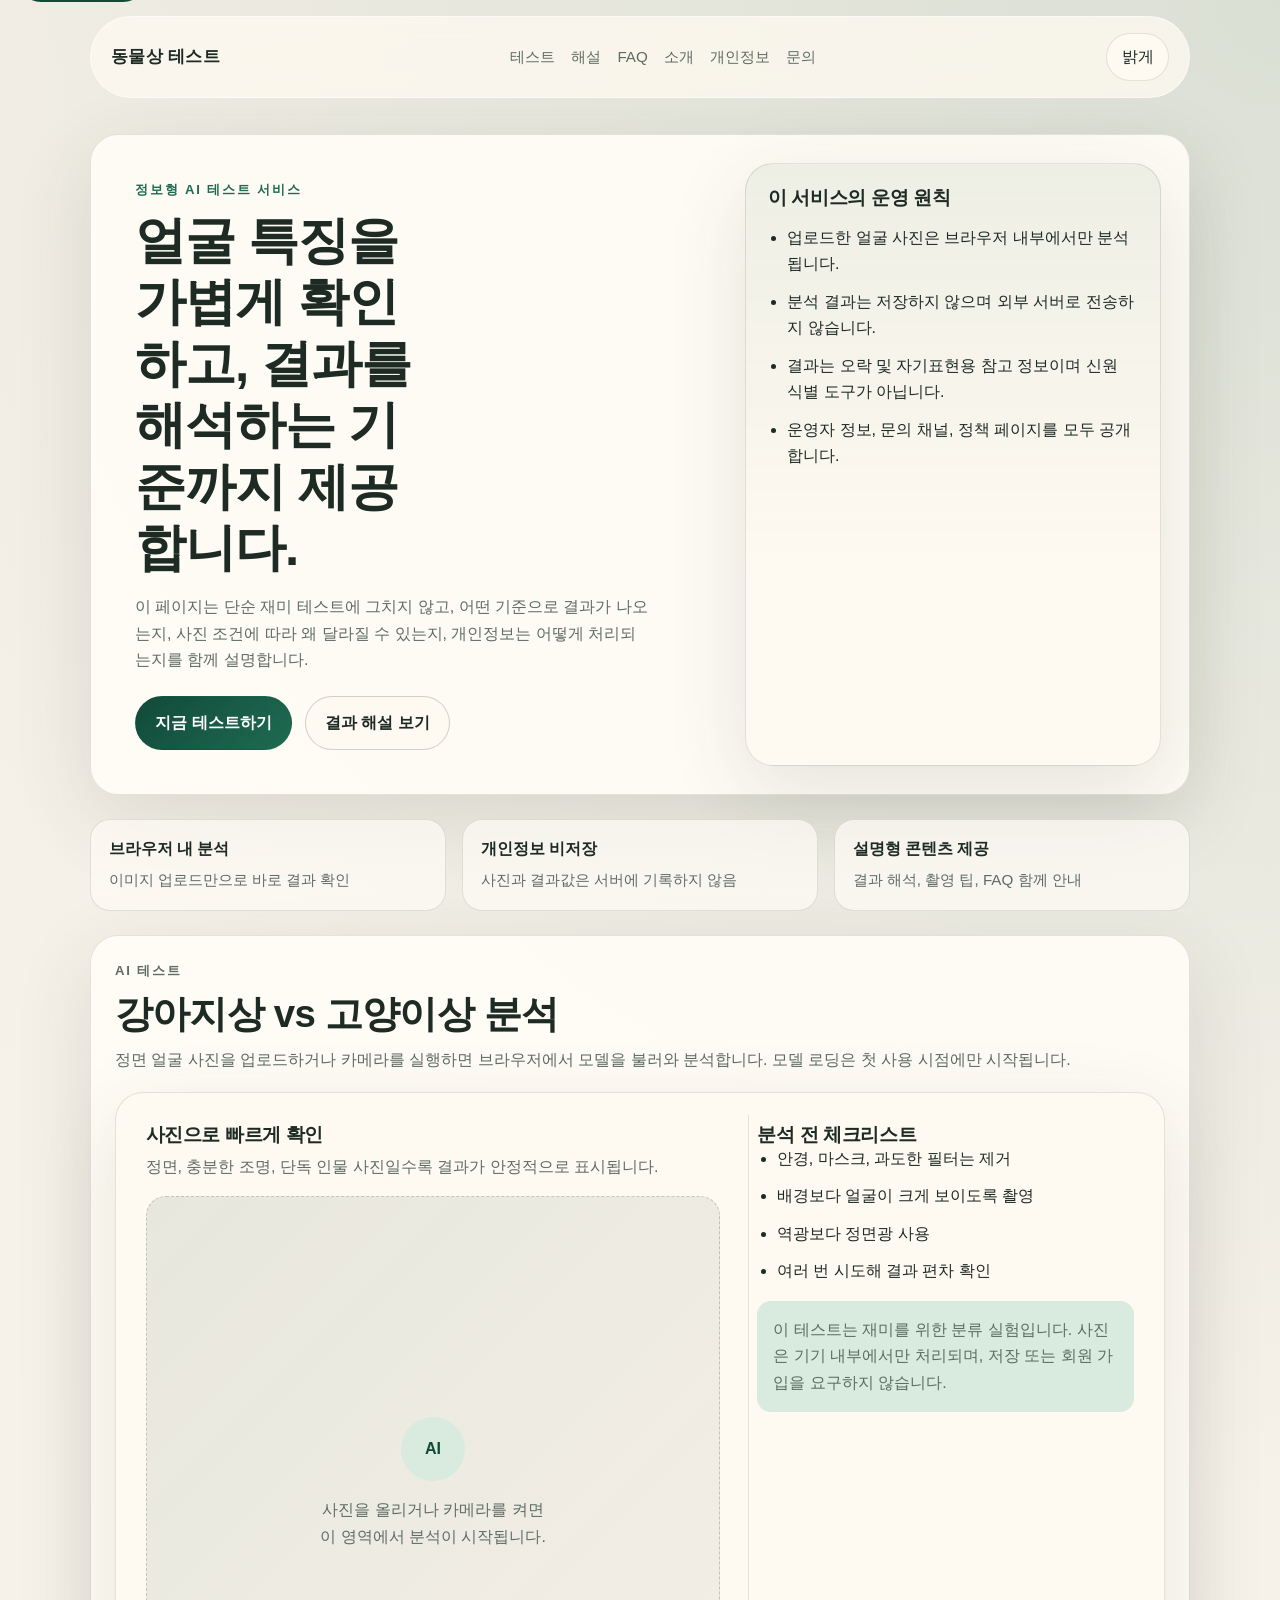
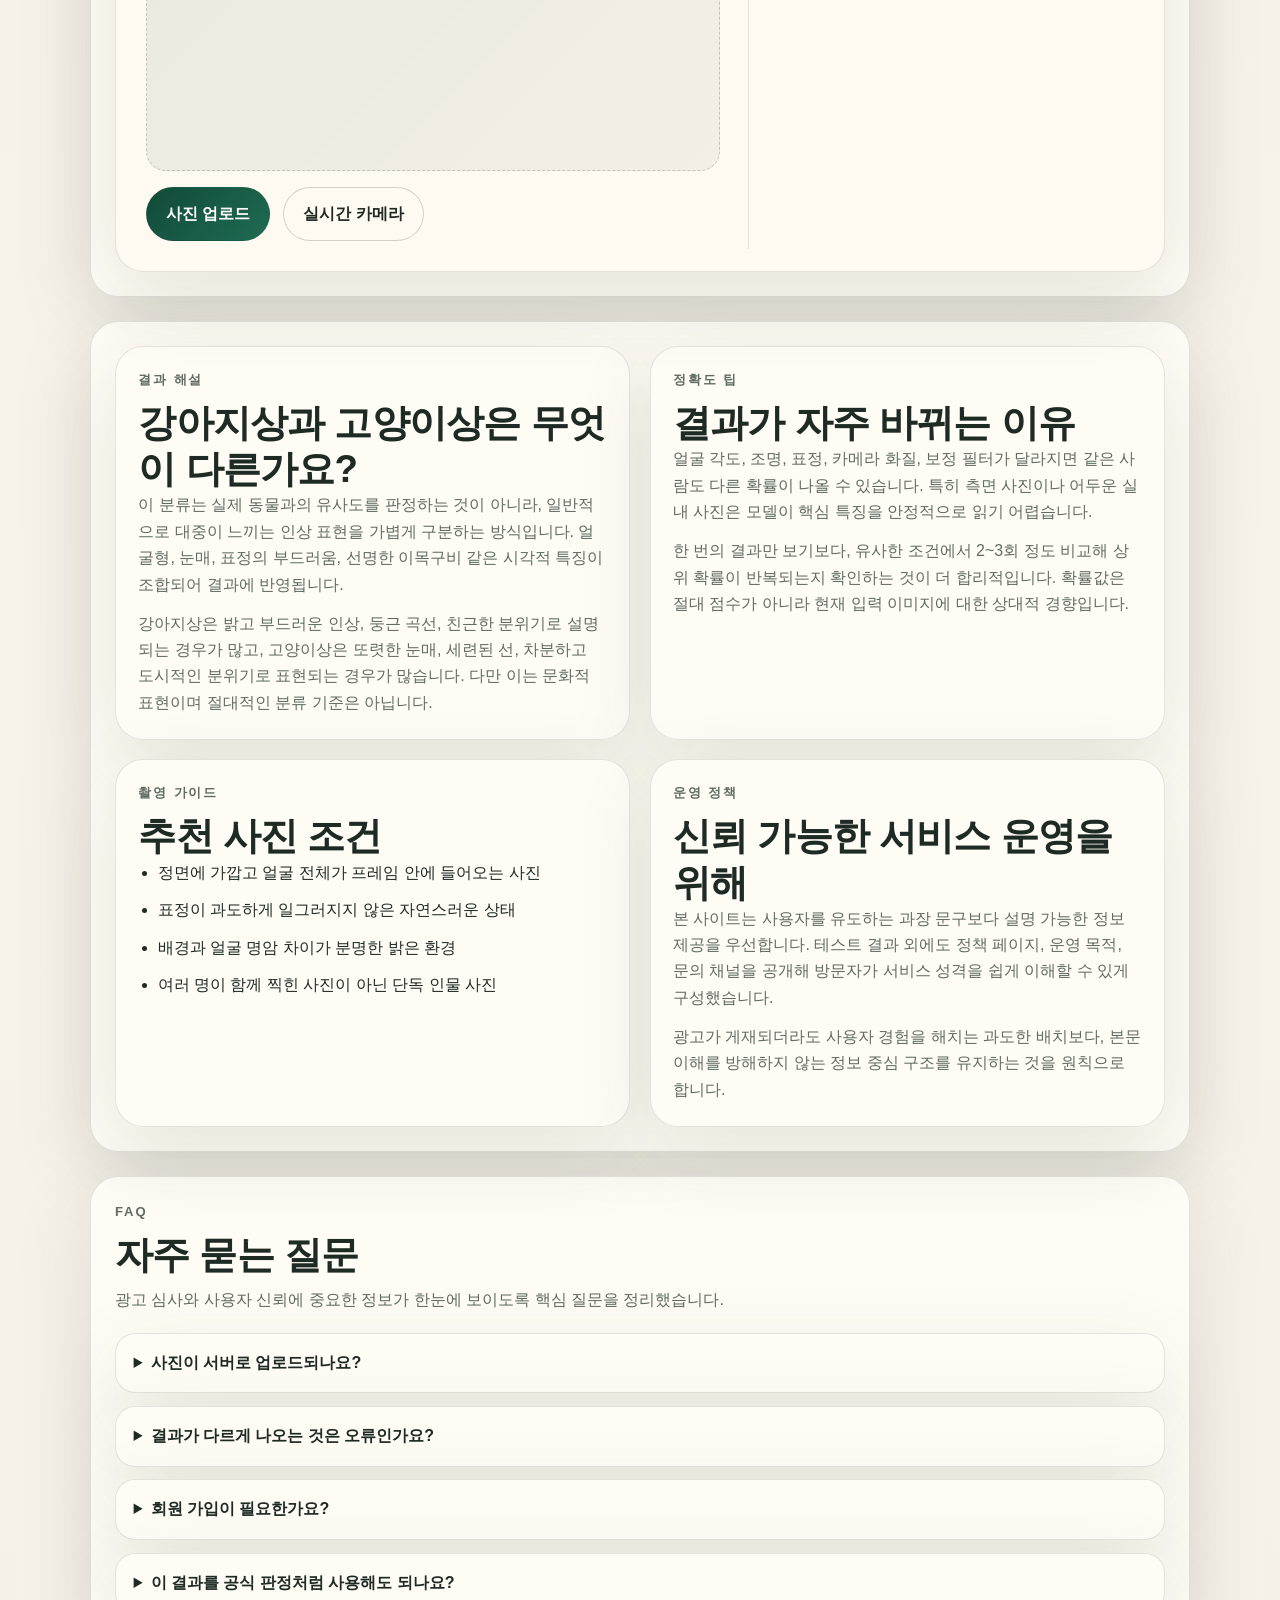
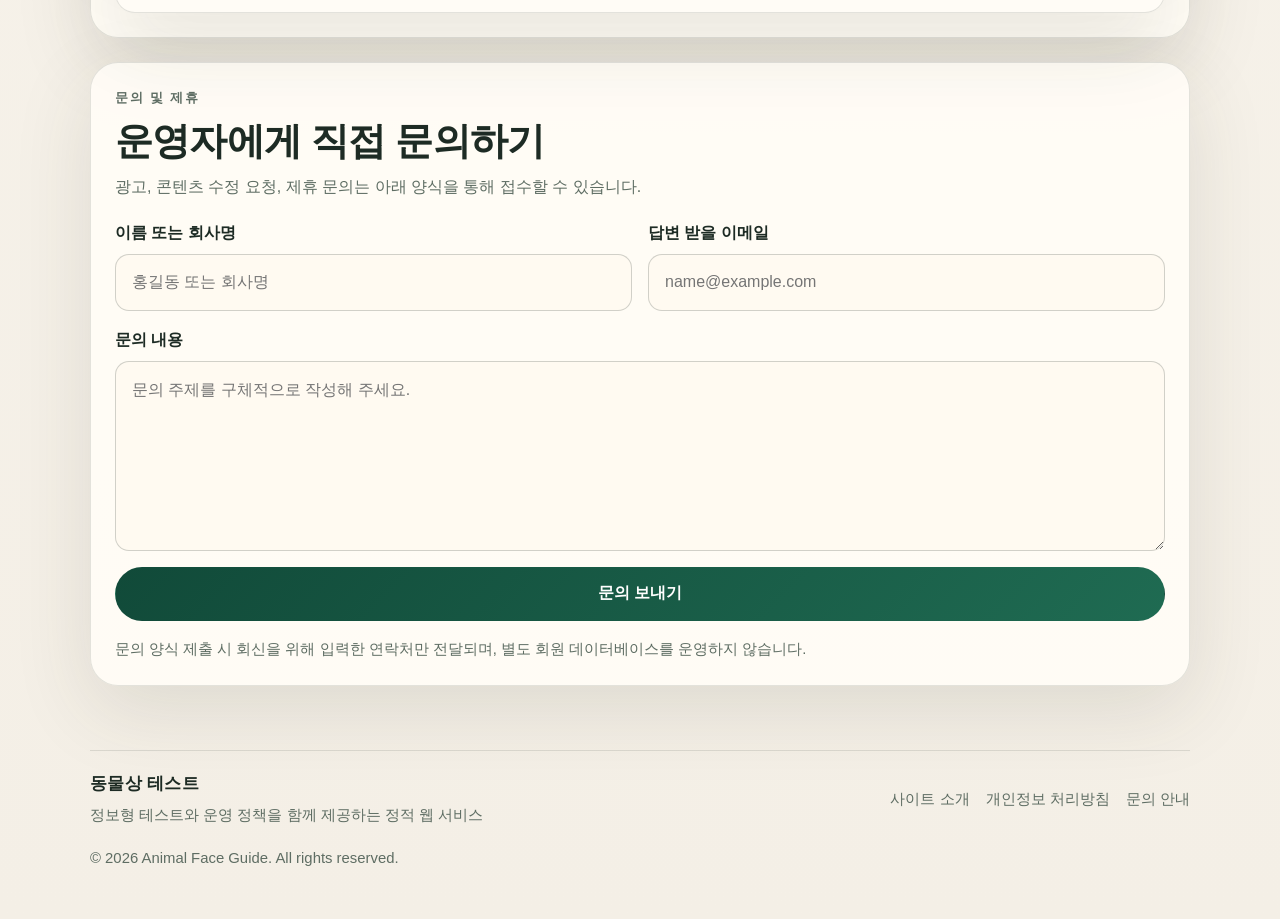
==== commit b2497256: "Add Google Analytics tag" ====
--- a/index.html
+++ b/index.html
@@ -7,6 +7,15 @@
     <meta name="theme-color" content="#f4efe6">
     <title>동물상 테스트 | 강아지상·고양이상 분석 가이드</title>
     <link rel="stylesheet" href="style.css">
+    <!-- Google tag (gtag.js) -->
+    <script async src="https://www.googletagmanager.com/gtag/js?id=G-DGVBRDK5LS"></script>
+    <script>
+        window.dataLayer = window.dataLayer || [];
+        function gtag() { dataLayer.push(arguments); }
+        gtag('js', new Date());
+
+        gtag('config', 'G-DGVBRDK5LS');
+    </script>
     <script src="https://cdn.jsdelivr.net/npm/@tensorflow/tfjs@latest/dist/tf.min.js"></script>
     <script src="https://cdn.jsdelivr.net/npm/@teachablemachine/image@latest/dist/teachablemachine-image.min.js"></script>
     <script async src="https://pagead2.googlesyndication.com/pagead/js/adsbygoogle.js?client=ca-pub-5434416830786238" crossorigin="anonymous"></script>
--- a/style.css
+++ b/style.css
@@ -36,6 +36,10 @@
     box-sizing: border-box;
 }
 
+[hidden] {
+    display: none !important;
+}
+
 html {
     scroll-behavior: smooth;
 }
